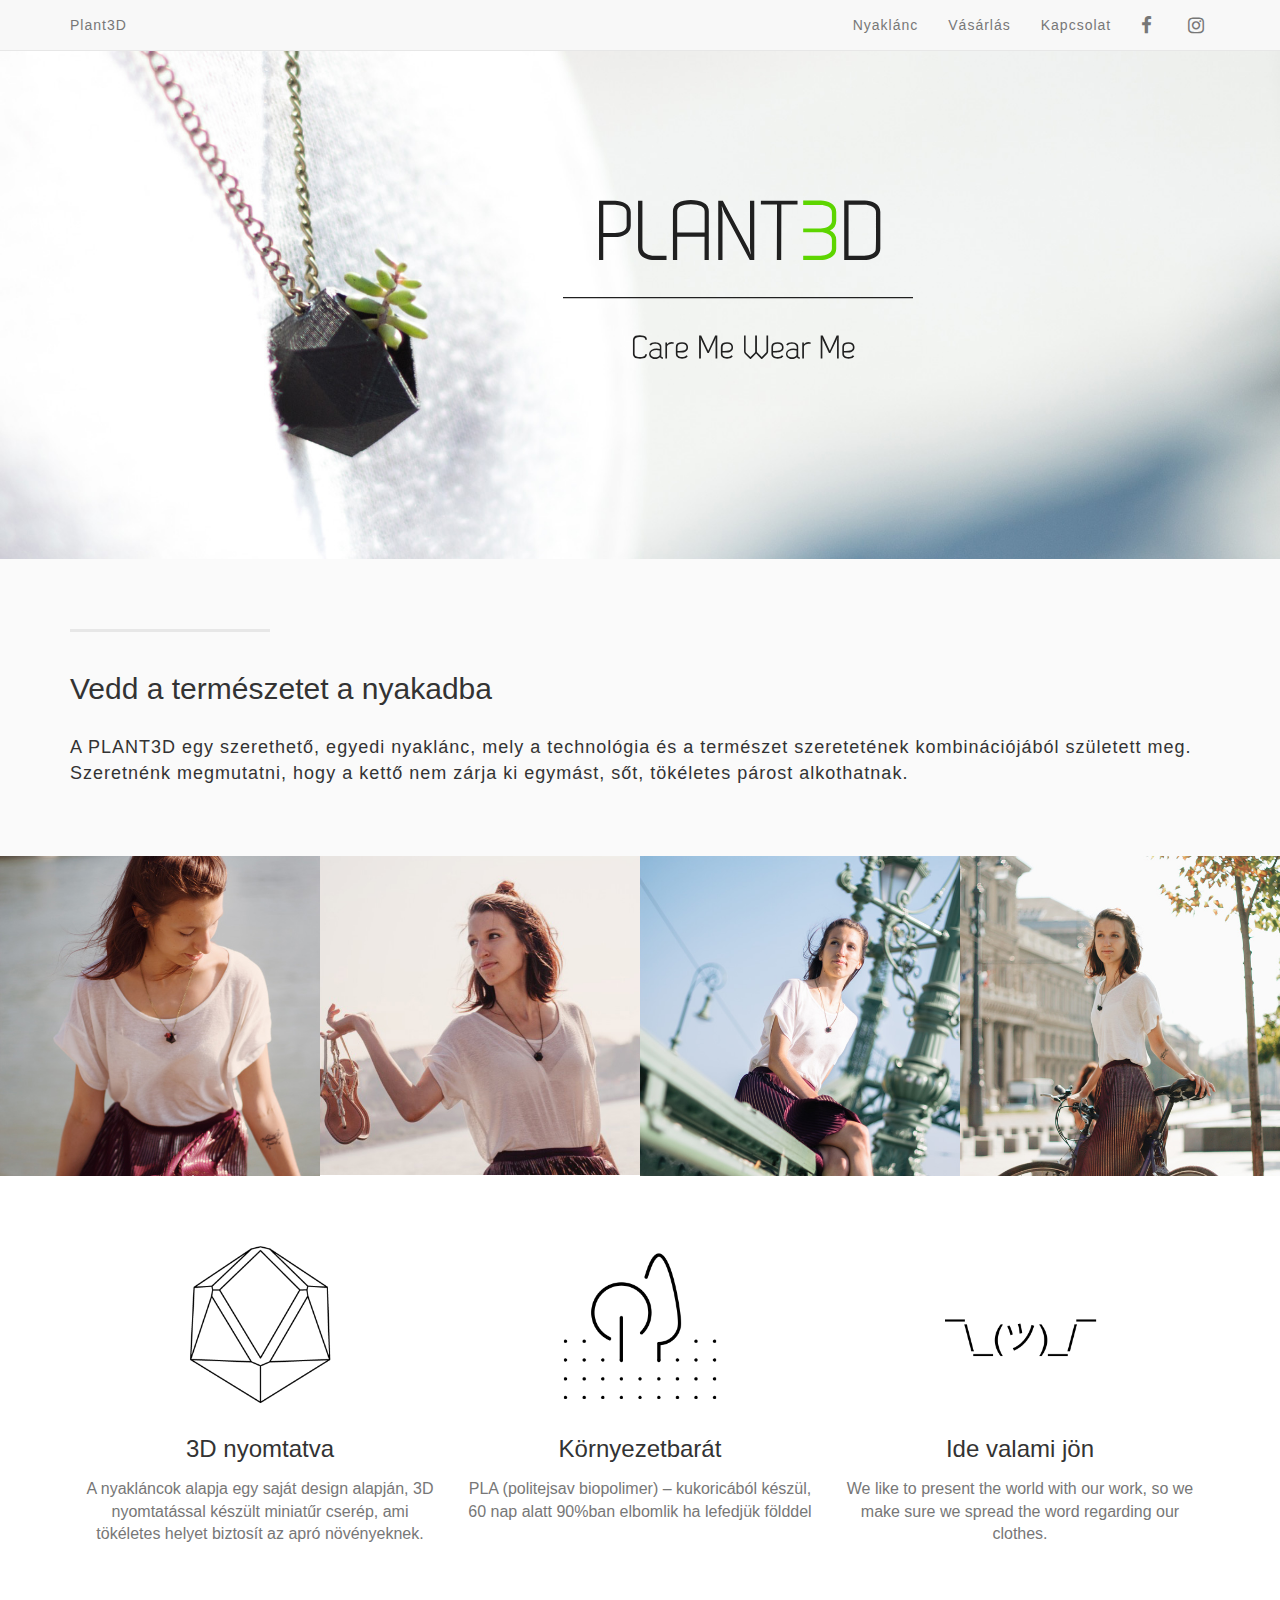
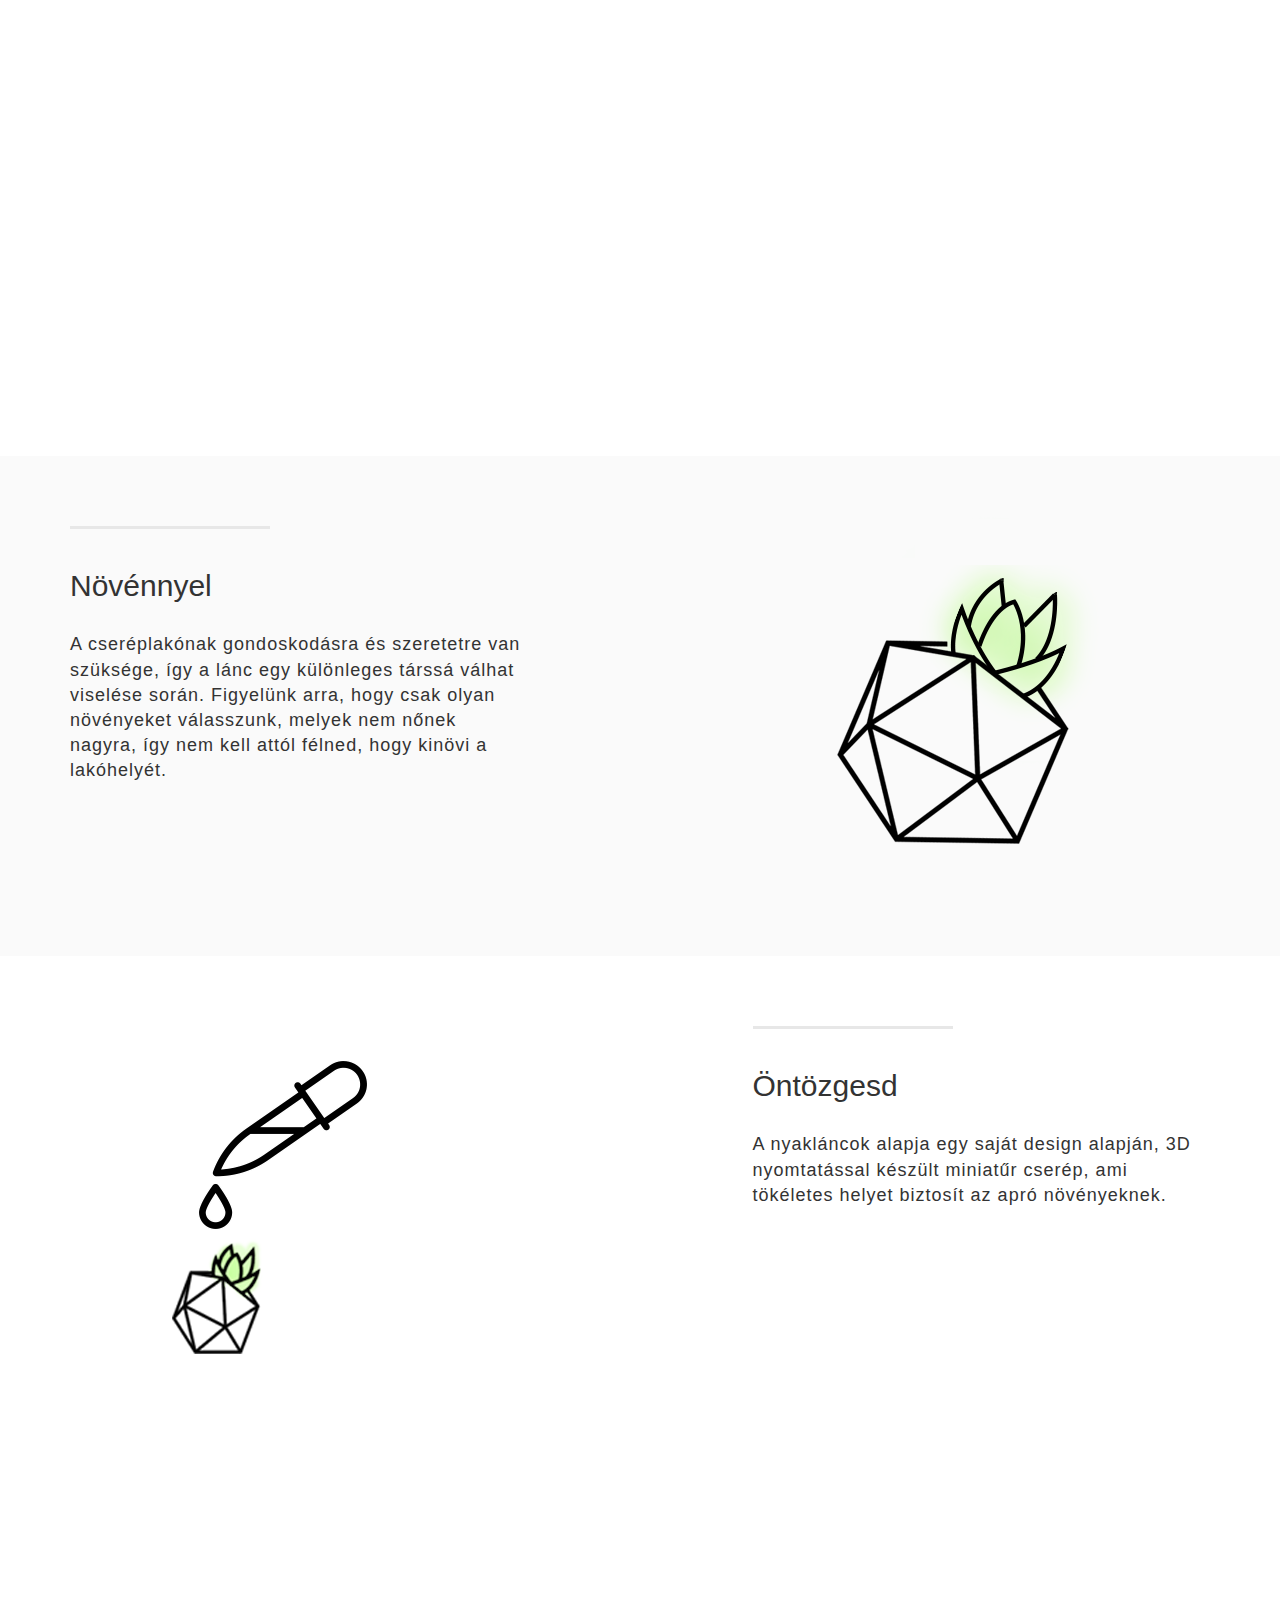
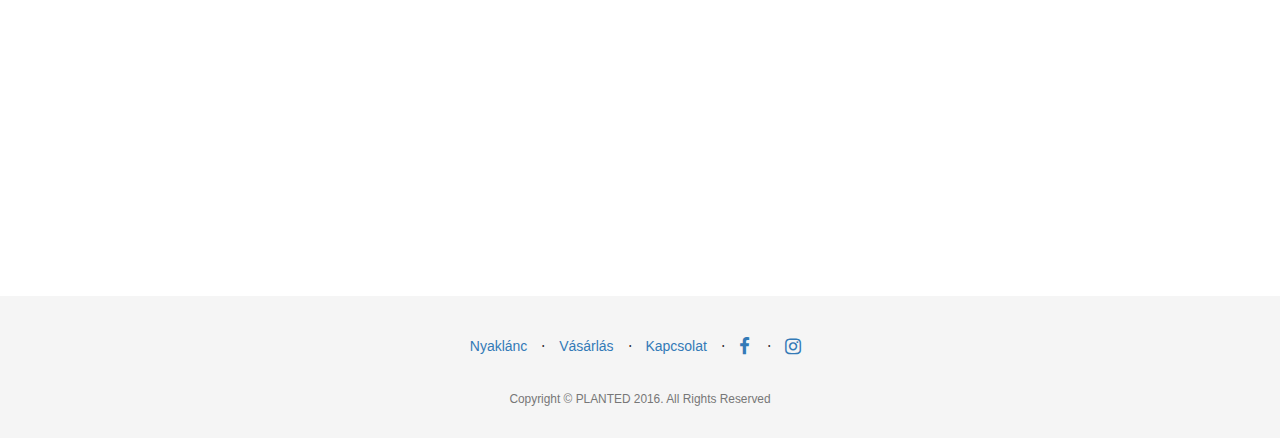
==== contact.html @ 62864430 "store added" ====
<!DOCTYPE html>
<html lang="en">

<head>

    <meta charset="utf-8">
    <meta http-equiv="X-UA-Compatible" content="IE=edge">
    <meta name="viewport" content="width=device-width, initial-scale=1">
    <meta name="description" content="">
    <meta name="author" content="plant3d">

    <title>PLANTED - Care me Wear me</title>

    <!-- Bootstrap Core CSS -->
    <link href="css/bootstrap.min.css" rel="stylesheet">

    <!-- Custom CSS -->
    <link href="css/landing-page.css" rel="stylesheet">

    <!-- Custom Fonts -->
    <link href="font-awesome/css/font-awesome.min.css" rel="stylesheet" type="text/css">
    <link href="https://fonts.googleapis.com/css?family=Work+Sans:200,300,400,500&subset=latin-ext" rel="stylesheet" type="text/css">

    <!-- HTML5 Shim and Respond.js IE8 support of HTML5 elements and media queries -->
    <!-- WARNING: Respond.js doesn't work if you view the page via file:// -->
    <!--[if lt IE 9]>
        <script src="https://oss.maxcdn.com/libs/html5shiv/3.7.0/html5shiv.js"></script>
        <script src="https://oss.maxcdn.com/libs/respond.js/1.4.2/respond.min.js"></script>
    <![endif]-->

</head>

<body>

    <!-- Navigation -->
    <nav class="navbar navbar-default navbar-fixed-top topnav" role="navigation">
        <div class="container topnav">
            <!-- Brand and toggle get grouped for better mobile display -->
            <div class="navbar-header">
                <button type="button" class="navbar-toggle" data-toggle="collapse" data-target="#bs-example-navbar-collapse-1">
                    <span class="sr-only">Toggle navigation</span>
                    <span class="icon-bar"></span>
                    <span class="icon-bar"></span>
                    <span class="icon-bar"></span>
                </button>
                <a class="navbar-brand topnav" href="#">Plant3D</a>
            </div>
            <!-- Collect the nav links, forms, and other content for toggling -->
            <div class="collapse navbar-collapse" id="bs-example-navbar-collapse-1">
                <ul class="nav navbar-nav navbar-right">
                    <li>
                        <a href="#about">Nyaklánc</a>
                    </li>
                    <li>
                        <a href="https://goo.gl/forms/yteNNg2f28xyO3i52">Vásárlás</a>
                    </li>
                    <li>
                        <a href="https://goo.gl/forms/yteNNg2f28xyO3i52">Kapcsolat</a>
                    </li>
                    <li>
                        <a href="https://www.facebook.com/weplant3d"><i class="fa fa-facebook fa-lg" aria-hidden="true"></i>&nbsp;</a>
                    </li>
                    <li>
                        <a href="https://www.instagram.com/plant3d/"><i class="fa fa-instagram fa-lg" aria-hidden="true"></i>&nbsp;</a>
                    </li>
                </ul>
            </div>
            <!-- /.navbar-collapse -->
        </div>
        <!-- /.container -->
    </nav>


    <!-- Header -->
    <div class="intro-header">
        <div class="container">

            <div class="row">
                <div class="col-lg-push-3 col-lg-8">
                    <div class="intro-message">
                      <img class="center" src="img/icon.svg" width="350px"/>
                        <!--h1>PLANT3D</h1>
                        <hr class="intro-divider">
                        <h3>Care me Wear me</h3>
                        <!<ul class="list-inline intro-social-buttons">
                            <li>
                                <a href="https://twitter.com/SBootstrap" class="btn btn-default btn-lg"><i class="fa fa-twitter fa-fw"></i> <span class="network-name">Twitter</span></a>
                            </li>
                            <li>
                                <a href="https://github.com/IronSummitMedia/startbootstrap" class="btn btn-default btn-lg"><i class="fa fa-github fa-fw"></i> <span class="network-name">Github</span></a>
                            </li>
                            <li>
                                <a href="#" class="btn btn-default btn-lg"><i class="fa fa-linkedin fa-fw"></i> <span class="network-name">Linkedin</span></a>
                            </li>
                        </ul>-->
                    </div>
                </div>
            </div>

        </div>
        <!-- /.container -->

    </div>
    <!-- /.intro-header -->

    <!-- Page Content -->
    <a name="about"></a>

	<a  name="services"></a>
    <div class="content-section-a">

        <div class="container">
                <div class="">
                    <hr class="section-heading-spacer">
                    <div class="clearfix"></div>
                    <h2 class="section-heading">Vedd a természetet a nyakadba</h2>
                    <p class="lead">A PLANT3D egy szerethető, egyedi nyaklánc, mely a technológia és a természet szeretetének kombinációjából született meg. Szeretnénk megmutatni, hogy a kettő nem zárja ki egymást, sőt, tökéletes párost alkothatnak.</p>
                </div>
        </div>
        <!-- /.container -->

    </div>
    <!-- /.content-section-a -->

    <!-- /.modGallery -->

    <div class="mod modGallery">
      <ul class="gallery small-block-grid-2 large-block-grid-4">

          <li class="graphi-design">
            <a href='portfolio-item.html'>
              <img alt="" src="img/icosa1.jpg" />
              <div class='overlay'>
                <div class='thumb-info'>
                  <h3>The shell</h3>
                  <p>Design &amp; Development</p>
                </div>
              </div>
            </a>
          </li>

          <li class="graphi-design">
            <a href='portfolio-item.html'>
              <img alt="" src="img/icosa2.jpg" />
              <div class='overlay'>
                <div class='thumb-info'>
                  <h3>design</h3>
                  <p>Design &amp; Development</p>
                </div>
              </div>
            </a>
          </li>

          <li class="graphi-design">
            <a href='portfolio-item.html'>
              <img alt="" src="img/icosa3.jpg" />
              <div class='overlay'>
                <div class='thumb-info'>
                  <h3>of a</h3>
                  <p>Design &amp; Development</p>
                </div>
              </div>
            </a>
          </li>

          <li class="graphi-design">
            <a href='portfolio-item.html'>
              <img alt="" src="img/icosa4.jpg" />
              <div class='overlay'>
                <div class='thumb-info'>
                  <h3>icosahedron</h3>
                  <p>Design &amp; Development</p>
                </div>
              </div>
            </a>
          </li>
      </ul>
    </div>
    </div>
    <!-- /.modGallery -->
<div class="container">
  <div class="col-md-12">
    <div class="row">
                    <div class="col-md-4">
                        <div class="info-icon">
                          <img class="center" src="img/icosa_skeleton.png" width="250px">

                            <h3>3D nyomtatva</h3>
                            <p class="description">A nyakláncok alapja egy saját design alapján, 3D nyomtatással készült miniatűr cserép, ami tökéletes helyet biztosít az apró növényeknek.</p>
                        </div>
                    </div>
                    <div class="col-md-4">
                        <div class="info-icon">
                          <img class="center" src="img/trees.png" width="250px">

                            <h3>Környezetbarát</h3>
                            <p class="description">PLA (politejsav biopolimer) – kukoricából készül, 60 nap alatt 90%ban elbomlik ha lefedjük földdel</p>
                        </div>
                    </div>
                    <div class="col-md-4">
                        <div class="info-icon">
                          <img class="center" src="img/whatev.png" width="250px">

                            <h3>Ide valami jön</h3>
                            <p class="description">We like to present the world with our work, so we make sure we spread the word regarding our clothes.</p>
                        </div>
                    </div>
                    </div>
                    </div>
    </div>

    <div class="banner">

        <div class="container">
          <div class="">
              <h2 align="center"></h2>
          </div>
        </div>
    </div>
    <!-- /.content-section-b -->


    <!-- /.content-section-b -->

    <div class="content-section-a">

        <div class="container">

            <div class="row">
                <div class="col-lg-5 col-sm-6">
                    <hr class="section-heading-spacer">
                    <div class="clearfix"></div>
                    <h2 class="section-heading">Növénnyel</h2>
                    <p class="lead">A cseréplakónak gondoskodásra és szeretetre van szüksége, így a lánc egy különleges társsá válhat viselése során. Figyelünk arra, hogy csak olyan növényeket válasszunk, melyek nem nőnek nagyra, így nem kell attól félned, hogy kinövi a lakóhelyét.</p>
                </div>
                <div class="col-lg-5 col-lg-offset-2 col-sm-6">
                    <img class="img-responsive" src="img/icon_large.png" alt="">
                </div>
            </div>

        </div>
        <!-- /.container -->

    </div>

    <div class="content-section-b">

        <div class="container">

            <div class="row">
                <div class="col-lg-5 col-lg-offset-1 col-sm-push-6  col-sm-6">
                    <hr class="section-heading-spacer">
                    <div class="clearfix"></div>
                    <h2 class="section-heading">Öntözgesd</h2>
                    <p class="lead">A nyakláncok alapja egy saját design alapján, 3D nyomtatással készült miniatűr cserép, ami tökéletes helyet biztosít az apró növényeknek.</p>
                </div>
                <div class="col-lg-5 col-sm-pull-6  col-sm-6">
                    <img class="img-responsive" src="img/waterurplant.png" alt="">
                </div>
            </div>

        </div>
        <!-- /.container -->

    </div>
    <!-- /.content-section-a -->

	<a  name="buy"></a>
    <div class="bannerbottom">

        <div class="container">
          <div class="col-lg-push-3 col-md-6">
              <a class="button" href="https://goo.gl/forms/yteNNg2f28xyO3i52">Szeretnék egyet</a>
          </div>

          <!--  <div class="row">
                <div class="col-lg-6">
                    <h2>Connect to Start Bootstrap:</h2>
                </div>
                <div class="col-lg-6">
                    <ul class="list-inline banner-social-buttons">
                        <li>
                            <a href="https://twitter.com/SBootstrap" class="btn btn-default btn-lg"><i class="fa fa-twitter fa-fw"></i> <span class="network-name">Twitter</span></a>
                        </li>
                        <li>
                            <a href="https://github.com/IronSummitMedia/startbootstrap" class="btn btn-default btn-lg"><i class="fa fa-github fa-fw"></i> <span class="network-name">Github</span></a>
                        </li>
                        <li>
                            <a href="#" class="btn btn-default btn-lg"><i class="fa fa-linkedin fa-fw"></i> <span class="network-name">Linkedin</span></a>
                        </li>
                    </ul>
                </div>
            </div>-->

        </div>
        <!-- /.container -->

    </div>
    <!-- /.banner -->

    <!-- Footer -->
    <footer>
        <div class="container">
            <div class="row">
                <div class="col-lg-12">
                    <ul class="list-inline">
                      <li>
                        <a href="#about">Nyaklánc</a>
                      </li>
                      <li class="footer-menu-divider">&sdot;</li>

                      <li>
                        <a href="https://goo.gl/forms/yteNNg2f28xyO3i52">Vásárlás</a>
                      </li>
                      <li class="footer-menu-divider">&sdot;</li>

                      <li>
                        <a href="https://goo.gl/forms/yteNNg2f28xyO3i52">Kapcsolat</a>
                      </li>
                      <li class="footer-menu-divider">&sdot;</li>

                      <li>
                        <a href="https://www.facebook.com/weplant3d"><i class="fa fa-facebook fa-lg" aria-hidden="true"></i>&nbsp;</a>
                      </li>
                      <li class="footer-menu-divider">&sdot;</li>

                      <li>
                        <a href="https://www.instagram.com/plant3d/"><i class="fa fa-instagram fa-lg" aria-hidden="true"></i>&nbsp;</a>
                      </li>
                    </ul>
                    <p class="copyright text-muted small">Copyright &copy; PLANTED 2016. All Rights Reserved</p>
                </div>
            </div>
        </div>
    </footer>

    <!-- jQuery -->
    <script src="js/jquery.js"></script>

    <!-- Bootstrap Core JavaScript -->
    <script src="js/bootstrap.min.js"></script>

</body>

</html>
---- css/landing-page.css ----
/*
 * Start Bootstrap - Landing Page (http://startbootstrap.com/)
 * Copyright 2013-2016 Start Bootstrap
 * Licensed under MIT (https://github.com/BlackrockDigital/startbootstrap/blob/gh-pages/LICENSE)
 */

body,
html {
    width: 100%;
    height: 100%;
}

body,

@font-face {
    font-family: 'Dekar';
    src: url('fonts/Dekar.eot');
    src: url('fonts/Dekar.eot') format('embedded-opentype'),
         url('fonts/Dekar.woff2') format('woff2'),
         url('fonts/Dekar.woff') format('woff'),
         url('fonts/Dekar.ttf') format('truetype'),
         url('fonts/Dekar.svg#Dekar') format('svg');
}
h1{
  font-weight: 200;
  letter-spacing: 1px;
  font-family: 'Dekar';

  },
h2{
  letter-spacing: 1px;

  },
h3{
    font-weight: 200;
  },
h4,
h5,
h6 {
    font-family: "Lato","Helvetica Neue",Helvetica,Arial,sans-serif;
    font-weight: 500;
}

.topnav {
    font-size: 14px;
    letter-spacing: 1px;

}

.lead {
    font-size: 18px;
    font-weight: 300;
    letter-spacing: 1px;

}

.intro-header {
    padding-top: 50px; /* If you're making other pages, make sure there is 50px of padding to make sure the navbar doesn't overlap content! */
    padding-bottom: 50px;
    text-align: center;
    font-weight: 300;
    color: #333333;
    background: url(../img/intro-bg.jpg) no-repeat center center;
    background-size: cover;
}

.intro-message {
    position: relative;
    padding-top: 20%;
    padding-bottom: 20%;

}

.intro-message > h1 {
    margin: 0;
    /*text-shadow: 2px 2px 3px rgba(0,0,0,0.6);*/
    font-size: 5em;

}

.intro-divider {
    width: 350px;
    border-top: 1px solid #333333;
    border-bottom: 0px solid rgba(0,0,0,0.2);
}

.intro-message > h3 {
    /*text-shadow: 2px 2px 3px rgba(0,0,0,0.6);*/
    font-family: 'Dekar';

}

@media(max-width:767px) {
    .intro-message {
        padding-bottom: 15%;
    }

    .intro-message > h1 {
        font-size: 3em;
    }

    ul.intro-social-buttons > li {
        display: block;
        margin-bottom: 20px;
        padding: 0;
    }

    ul.intro-social-buttons > li:last-child {
        margin-bottom: 0;
    }

    .intro-divider {
        width: 35%;
    }
}

.network-name {
    text-transform: uppercase;
    font-size: 14px;
    font-weight: 400;
    letter-spacing: 2px;
}

.content-section-a {
    padding: 50px 0;
    background-color: #fafafa;
}

.content-section-b {
    padding: 50px 0;
    border-top: 0px solid #e7e7e7;
    border-bottom: 0px solid #e7e7e7;
}
[class*="block-grid-"] {
  display: block;
  padding: 0;
  margin: 0 0; }
  [class*="block-grid-"]:before, [class*="block-grid-"]:after {
    content: " ";
    display: table; }
  [class*="block-grid-"]:after {
    clear: both; }
  [class*="block-grid-"] > li {
    display: block;
    height: auto;
    float: left;
    padding: 0 0 0; }

@media only screen {
  .small-block-grid-1 > li {
    width: 100%;
    list-style: none; }
    .small-block-grid-1 > li:nth-of-type(1n) {
      clear: none; }
    .small-block-grid-1 > li:nth-of-type(1n+1) {
      clear: both; }

  .small-block-grid-2 > li {
    width: 50%;
    list-style: none; }
    .small-block-grid-2 > li:nth-of-type(1n) {
      clear: none; }
    .small-block-grid-2 > li:nth-of-type(2n+1) {
      clear: both; }

  .small-block-grid-3 > li {
    width: 33.33333%;
    list-style: none; }
    .small-block-grid-3 > li:nth-of-type(1n) {
      clear: none; }
    .small-block-grid-3 > li:nth-of-type(3n+1) {
      clear: both; }

  .small-block-grid-4 > li {
    width: 25%;
    list-style: none; }
    .small-block-grid-4 > li:nth-of-type(1n) {
      clear: none; }
    .small-block-grid-4 > li:nth-of-type(4n+1) {
      clear: both; }

  .small-block-grid-5 > li {
    width: 20%;
    list-style: none; }
    .small-block-grid-5 > li:nth-of-type(1n) {
      clear: none; }
    .small-block-grid-5 > li:nth-of-type(5n+1) {
      clear: both; }

  .small-block-grid-6 > li {
    width: 16.66667%;
    list-style: none; }
    .small-block-grid-6 > li:nth-of-type(1n) {
      clear: none; }
    .small-block-grid-6 > li:nth-of-type(6n+1) {
      clear: both; }

  .small-block-grid-7 > li {
    width: 14.28571%;
    list-style: none; }
    .small-block-grid-7 > li:nth-of-type(1n) {
      clear: none; }
    .small-block-grid-7 > li:nth-of-type(7n+1) {
      clear: both; }

  .small-block-grid-8 > li {
    width: 12.5%;
    list-style: none; }
    .small-block-grid-8 > li:nth-of-type(1n) {
      clear: none; }
    .small-block-grid-8 > li:nth-of-type(8n+1) {
      clear: both; }

  .small-block-grid-9 > li {
    width: 11.11111%;
    list-style: none; }
    .small-block-grid-9 > li:nth-of-type(1n) {
      clear: none; }
    .small-block-grid-9 > li:nth-of-type(9n+1) {
      clear: both; }

  .small-block-grid-10 > li {
    width: 10%;
    list-style: none; }
    .small-block-grid-10 > li:nth-of-type(1n) {
      clear: none; }
    .small-block-grid-10 > li:nth-of-type(10n+1) {
      clear: both; }

  .small-block-grid-11 > li {
    width: 9.09091%;
    list-style: none; }
    .small-block-grid-11 > li:nth-of-type(1n) {
      clear: none; }
    .small-block-grid-11 > li:nth-of-type(11n+1) {
      clear: both; }

  .small-block-grid-12 > li {
    width: 8.33333%;
    list-style: none; }
    .small-block-grid-12 > li:nth-of-type(1n) {
      clear: none; }
    .small-block-grid-12 > li:nth-of-type(12n+1) {
      clear: both; } }
@media only screen and (min-width: 50em) {
  .medium-block-grid-1 > li {
    width: 100%;
    list-style: none; }
    .medium-block-grid-1 > li:nth-of-type(1n) {
      clear: none; }
    .medium-block-grid-1 > li:nth-of-type(1n+1) {
      clear: both; }

  .medium-block-grid-2 > li {
    width: 50%;
    list-style: none; }
    .medium-block-grid-2 > li:nth-of-type(1n) {
      clear: none; }
    .medium-block-grid-2 > li:nth-of-type(2n+1) {
      clear: both; }

  .medium-block-grid-3 > li {
    width: 33.33333%;
    list-style: none; }
    .medium-block-grid-3 > li:nth-of-type(1n) {
      clear: none; }
    .medium-block-grid-3 > li:nth-of-type(3n+1) {
      clear: both; }

  .medium-block-grid-4 > li {
    width: 25%;
    list-style: none; }
    .medium-block-grid-4 > li:nth-of-type(1n) {
      clear: none; }
    .medium-block-grid-4 > li:nth-of-type(4n+1) {
      clear: both; }

  .medium-block-grid-5 > li {
    width: 20%;
    list-style: none; }
    .medium-block-grid-5 > li:nth-of-type(1n) {
      clear: none; }
    .medium-block-grid-5 > li:nth-of-type(5n+1) {
      clear: both; }

  .medium-block-grid-6 > li {
    width: 16.66667%;
    list-style: none; }
    .medium-block-grid-6 > li:nth-of-type(1n) {
      clear: none; }
    .medium-block-grid-6 > li:nth-of-type(6n+1) {
      clear: both; }

  .medium-block-grid-7 > li {
    width: 14.28571%;
    list-style: none; }
    .medium-block-grid-7 > li:nth-of-type(1n) {
      clear: none; }
    .medium-block-grid-7 > li:nth-of-type(7n+1) {
      clear: both; }

  .medium-block-grid-8 > li {
    width: 12.5%;
    list-style: none; }
    .medium-block-grid-8 > li:nth-of-type(1n) {
      clear: none; }
    .medium-block-grid-8 > li:nth-of-type(8n+1) {
      clear: both; }

  .medium-block-grid-9 > li {
    width: 11.11111%;
    list-style: none; }
    .medium-block-grid-9 > li:nth-of-type(1n) {
      clear: none; }
    .medium-block-grid-9 > li:nth-of-type(9n+1) {
      clear: both; }

  .medium-block-grid-10 > li {
    width: 10%;
    list-style: none; }
    .medium-block-grid-10 > li:nth-of-type(1n) {
      clear: none; }
    .medium-block-grid-10 > li:nth-of-type(10n+1) {
      clear: both; }

  .medium-block-grid-11 > li {
    width: 9.09091%;
    list-style: none; }
    .medium-block-grid-11 > li:nth-of-type(1n) {
      clear: none; }
    .medium-block-grid-11 > li:nth-of-type(11n+1) {
      clear: both; }

  .medium-block-grid-12 > li {
    width: 8.33333%;
    list-style: none; }
    .medium-block-grid-12 > li:nth-of-type(1n) {
      clear: none; }
    .medium-block-grid-12 > li:nth-of-type(12n+1) {
      clear: both; } }
@media only screen and (min-width: 64.063em) {
  .large-block-grid-1 > li {
    width: 100%;
    list-style: none; }
    .large-block-grid-1 > li:nth-of-type(1n) {
      clear: none; }
    .large-block-grid-1 > li:nth-of-type(1n+1) {
      clear: both; }

  .large-block-grid-2 > li {
    width: 50%;
    list-style: none; }
    .large-block-grid-2 > li:nth-of-type(1n) {
      clear: none; }
    .large-block-grid-2 > li:nth-of-type(2n+1) {
      clear: both; }

  .large-block-grid-3 > li {
    width: 33.33333%;
    list-style: none; }
    .large-block-grid-3 > li:nth-of-type(1n) {
      clear: none; }
    .large-block-grid-3 > li:nth-of-type(3n+1) {
      clear: both; }

  .large-block-grid-4 > li {
    width: 25%;
    list-style: none; }
    .large-block-grid-4 > li:nth-of-type(1n) {
      clear: none; }
    .large-block-grid-4 > li:nth-of-type(4n+1) {
      clear: both; }

  .large-block-grid-5 > li {
    width: 20%;
    list-style: none; }
    .large-block-grid-5 > li:nth-of-type(1n) {
      clear: none; }
    .large-block-grid-5 > li:nth-of-type(5n+1) {
      clear: both; }

  .large-block-grid-6 > li {
    width: 16.66667%;
    list-style: none; }
    .large-block-grid-6 > li:nth-of-type(1n) {
      clear: none; }
    .large-block-grid-6 > li:nth-of-type(6n+1) {
      clear: both; }

  .large-block-grid-7 > li {
    width: 14.28571%;
    list-style: none; }
    .large-block-grid-7 > li:nth-of-type(1n) {
      clear: none; }
    .large-block-grid-7 > li:nth-of-type(7n+1) {
      clear: both; }

  .large-block-grid-8 > li {
    width: 12.5%;
    list-style: none; }
    .large-block-grid-8 > li:nth-of-type(1n) {
      clear: none; }
    .large-block-grid-8 > li:nth-of-type(8n+1) {
      clear: both; }

  .large-block-grid-9 > li {
    width: 11.11111%;
    list-style: none; }
    .large-block-grid-9 > li:nth-of-type(1n) {
      clear: none; }
    .large-block-grid-9 > li:nth-of-type(9n+1) {
      clear: both; }

  .large-block-grid-10 > li {
    width: 10%;
    list-style: none; }
    .large-block-grid-10 > li:nth-of-type(1n) {
      clear: none; }
    .large-block-grid-10 > li:nth-of-type(10n+1) {
      clear: both; }

  .large-block-grid-11 > li {
    width: 9.09091%;
    list-style: none; }
    .large-block-grid-11 > li:nth-of-type(1n) {
      clear: none; }
    .large-block-grid-11 > li:nth-of-type(11n+1) {
      clear: both; }

  .large-block-grid-12 > li {
    width: 8.33333%;
    list-style: none; }
    .large-block-grid-12 > li:nth-of-type(1n) {
      clear: none; }
    .large-block-grid-12 > li:nth-of-type(12n+1) {
      clear: both; } }

      .modGallery .gallery-nav {
        margin: 0 auto 30px;
        text-align: center;
      }
      .modGallery .gallery-nav li {
        float: none;
        display: inline-block;
        border: 1px solid #bbb;
        padding: 5px 10px;
        margin-left: 0.5rem;
        margin-bottom: 0.5rem;
      }
      .modGallery .gallery-nav li a {
        color: #999;
      }
      .modGallery .gallery-nav li.current {
        border: 1px solid #F9CE06;
      }
      .modGallery .gallery-nav li.current a {
        color: #F9CE06;
      }
      .modGallery ul.gallery img {
        width: 100%;
        -moz-transform: scale(1);
        -ms-transform: scale(1);
        -webkit-transform: scale(1);
        transform: scale(1);
        -moz-transition-duration: 0.5s;
        -o-transition-duration: 0.5s;
        -webkit-transition-duration: 0.5s;
        transition-duration: 0.5s;
      }
      .modGallery ul.gallery li {
        -moz-transition: all 0.4s linear;
        -o-transition: all 0.4s linear;
        -webkit-transition: all 0.4s linear;
        transition: all 0.4s linear;
      }
      .modGallery ul.gallery li a {
        position: relative;
        display: block;
        overflow: hidden;
      }
      .modGallery ul.gallery li a .overlay {
        opacity: 0;
        position: absolute;
        top: 0;
        text-align: center;
        background: rgba(34, 34, 34, 0.8);
        width: 100%;
        height: 100%;
        -moz-transition: all 0.3s linear;
        -o-transition: all 0.3s linear;
        -webkit-transition: all 0.3s linear;
        transition: all 0.3s linear;
      }
      .modGallery ul.gallery li a .overlay .thumb-info {
        top: 55%;
        position: relative;
        opacity: 0;
      }
      .modGallery ul.gallery li a h3 {
        color: #fff;
        margin-bottom: 10px;
      }
      .modGallery ul.gallery li a p {
        color: #fff;
        font-size: 0.875rem;
      }

      .modGallery ul.gallery li a:hover img {
        -moz-transform: scale(1.1);
        -ms-transform: scale(1.1);
        -webkit-transform: scale(1.1);
        transform: scale(1.1);
      }
      .modGallery ul.gallery li.hidden {
        opacity: 0.1;
      }
      .modGallery ul.gallery.seperated li {
        padding: 10px;
      }

.section-heading {
    margin-bottom: 30px;
}

.section-heading-spacer {
    float: left;
    width: 200px;
    border-top: 3px solid #e7e7e7;
}

.banner {
    padding: 200px 0;
    color: #f5f5f5;
    background: url(../img/banner-bg.jpg) no-repeat center center;
    background-size: cover;
    background-attachment: fixed;
}

.banner h2 {
    margin: 0;
    /*text-shadow: 2px 2px 3px rgba(0,0,0,0.6);*/
    font-size: 3em;
}

.banner ul {
    margin-bottom: 0;
}

.banner-social-buttons {
    float: right;
    margin-top: 0;
}
.button, button, input[type='button'], input[type='reset'], input[type='submit'] {
    align-self: center;
    margin: auto;
    position: relative;
    background-color: transparent;
    border: .2rem solid #ffffff;
    border-radius: 0rem;
    color: #ffffff;
    cursor: pointer;
    display: inline-block;
    font-size: 4rem;
    font-weight: 500;
    height: 8rem;
    letter-spacing: .1rem;
    line-height: 7rem;
    padding: 0 8rem;
    text-align: center;
    text-decoration: none;
    white-space: nowrap
}
.button:hover{
  background-color: transparent;
  border-color: #d2fcb2;
  color: #d2fcb2;
  text-decoration: none;
}




.bannerbottom {
    padding: 180px 0;
    color: #f5f5f5;
    background: url(../img/bottom_banner_bw.jpg) no-repeat center center;
    background-size: cover;
    background-attachment: fixed;
}
/*.bannerbottom:hover {
    background: url(../img/bottom_banner_blured.jpg) no-repeat center center;
    background-size: cover;
    background-attachment: fixed;
}*/

.bannerbottom h2 {
    margin: 0;
    /*text-shadow: 2px 2px 3px rgba(0,0,0,0.6);*/
    font-size: 3em;
}

.bannerbottom ul {
    margin-bottom: 0;
}

.bannerbottom-social-buttons {
    float: right;
    margin-top: 0;
}
/*@media(max-width:1199px) {
    ul.banner-social-buttons {
        float: left;
        margin-top: 15px;
    }
}*/
.info-icon {
  text-align: center;
  align-items: center;
  align-content: center;
  margin-top: 60px;
  margin-bottom: 100px;
}
.info-icon .icon {
  font-size: 62px;
  line-height: 66px;
  color: #c5a47e;
  margin-bottom: 10px;
  margin-top: 10px;
}
.info-icon .description {
  margin-top: 15px;
  color: #777777;
}
.text-danger {
  color: #e78b90 !important;
}
p.description {
  font-size: 16px;
  color: #777777;
}
img.center{
  align-self: center;
}
@media(max-width:767px) {
    .banner h2 {
        margin: 0;
        /*text-shadow: 2px 2px 3px rgba(0,0,0,0.6);*/
        font-size: 3em;
    }
    .bannerbottom{
      background-size: 100%;
      background-attachment: scroll;
    }
    .bannerbottom h2 {
        margin: 0;
        /*text-shadow: 2px 2px 3px rgba(0,0,0,0.6);*/
        font-size: 3em;
    }
    /*ul.banner-social-buttons > li {
        display: block;
        margin-bottom: 20px;
        padding: 0;
    }

    ul.banner-social-buttons > li:last-child {
        margin-bottom: 0;
    }*/
}

footer {
    padding: 40px 0;
    text-align: center;
    background-color: #f5f5f5;
}

p.copyright {
    margin-top: 35px;
    margin-bottom: -10px;
}
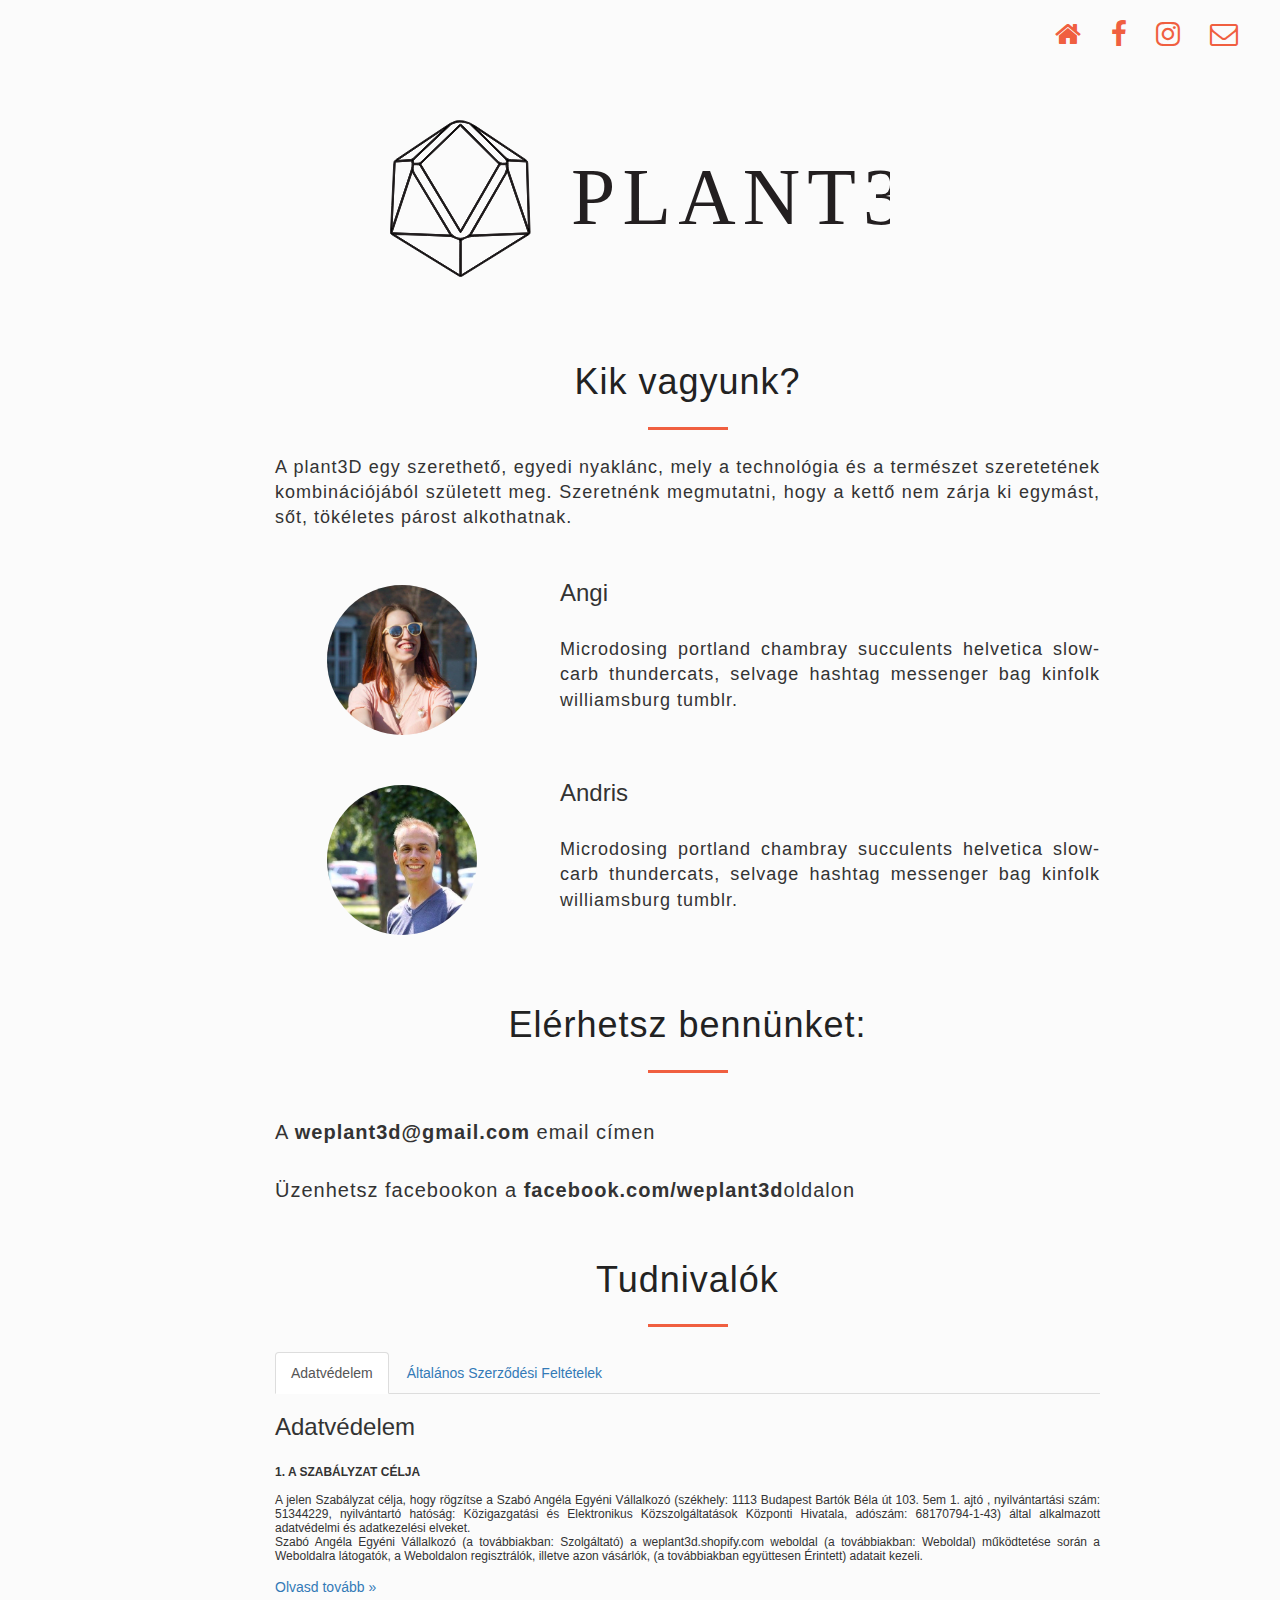
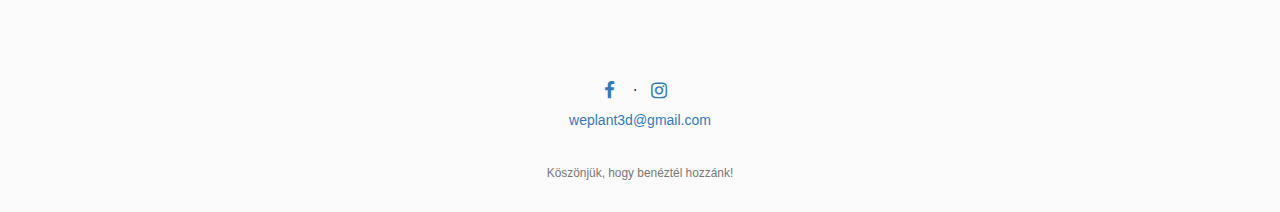
==== commit eed54096: "contact" ====
--- a/contact.html
+++ b/contact.html
@@ -9,315 +9,489 @@
     <meta name="description" content="">
     <meta name="author" content="plant3d">
 
-    <title>PLANTED - Care me Wear me</title>
-
+    <title>PLANTED - Store</title>
+    <link rel="icon" href="img/favicon.png">
     <!-- Bootstrap Core CSS -->
     <link href="css/bootstrap.min.css" rel="stylesheet">
 
     <!-- Custom CSS -->
-    <link href="css/landing-page.css" rel="stylesheet">
-
+    <link href="css/contact-page.css" rel="stylesheet">
     <!-- Custom Fonts -->
     <link href="font-awesome/css/font-awesome.min.css" rel="stylesheet" type="text/css">
     <link href="https://fonts.googleapis.com/css?family=Work+Sans:200,300,400,500&subset=latin-ext" rel="stylesheet" type="text/css">
 
-    <!-- HTML5 Shim and Respond.js IE8 support of HTML5 elements and media queries -->
-    <!-- WARNING: Respond.js doesn't work if you view the page via file:// -->
-    <!--[if lt IE 9]>
-        <script src="https://oss.maxcdn.com/libs/html5shiv/3.7.0/html5shiv.js"></script>
-        <script src="https://oss.maxcdn.com/libs/respond.js/1.4.2/respond.min.js"></script>
-    <![endif]-->
 
 </head>
 
 <body>
 
-    <!-- Navigation -->
-    <nav class="navbar navbar-default navbar-fixed-top topnav" role="navigation">
-        <div class="container topnav">
-            <!-- Brand and toggle get grouped for better mobile display -->
-            <div class="navbar-header">
-                <button type="button" class="navbar-toggle" data-toggle="collapse" data-target="#bs-example-navbar-collapse-1">
-                    <span class="sr-only">Toggle navigation</span>
-                    <span class="icon-bar"></span>
-                    <span class="icon-bar"></span>
-                    <span class="icon-bar"></span>
-                </button>
-                <a class="navbar-brand topnav" href="#">Plant3D</a>
-            </div>
-            <!-- Collect the nav links, forms, and other content for toggling -->
-            <div class="collapse navbar-collapse" id="bs-example-navbar-collapse-1">
-                <ul class="nav navbar-nav navbar-right">
-                    <li>
-                        <a href="#about">Nyaklánc</a>
-                    </li>
-                    <li>
-                        <a href="https://goo.gl/forms/yteNNg2f28xyO3i52">Vásárlás</a>
-                    </li>
-                    <li>
-                        <a href="https://goo.gl/forms/yteNNg2f28xyO3i52">Kapcsolat</a>
-                    </li>
-                    <li>
-                        <a href="https://www.facebook.com/weplant3d"><i class="fa fa-facebook fa-lg" aria-hidden="true"></i>&nbsp;</a>
-                    </li>
-                    <li>
-                        <a href="https://www.instagram.com/plant3d/"><i class="fa fa-instagram fa-lg" aria-hidden="true"></i>&nbsp;</a>
-                    </li>
-                </ul>
-            </div>
-            <!-- /.navbar-collapse -->
-        </div>
-        <!-- /.container -->
-    </nav>
-
-
     <!-- Header -->
-    <div class="intro-header">
+    <header>
+         <div class="container">
+           <ul class="list-inline topcorner">
+             <li>
+               <a  href="store.html" target="_top"><i class="fa fa-home fa-2x" aria-hidden="true"></i>&nbsp;</a>
+             </li>
+             <li>
+               <a href="https://www.facebook.com/weplant3d"><i class="fa fa-facebook fa-2x" aria-hidden="true"></i>&nbsp;</a>
+             </li>
+             <li>
+               <a href="https://www.instagram.com/plant3d/"><i class="fa fa-instagram fa-2x" aria-hidden="true"></i>&nbsp;</a>
+             </li>
+             <li>
+               <a  href="mailto:weplant3d@gmail.com" target="_top"><i class="fa fa-envelope-o fa-2x" aria-hidden="true"></i>&nbsp;</a>
+             </li>
+           </ul>
+             <div class="row">
+                 <div class="col-lg-12">
+                     <img class="img-centered" src="img/plant3d_logo.svg">
+                 </div>
+             </div>
+         </div>
+     </header>
+
+
+    <!-- Page Content -->
+    <div class="content-section-a">
+
         <div class="container">
-
-            <div class="row">
-                <div class="col-lg-push-3 col-lg-8">
-                    <div class="intro-message">
-                      <img class="center" src="img/icon.svg" width="350px"/>
-                        <!--h1>PLANT3D</h1>
-                        <hr class="intro-divider">
-                        <h3>Care me Wear me</h3>
-                        <!<ul class="list-inline intro-social-buttons">
-                            <li>
-                                <a href="https://twitter.com/SBootstrap" class="btn btn-default btn-lg"><i class="fa fa-twitter fa-fw"></i> <span class="network-name">Twitter</span></a>
-                            </li>
-                            <li>
-                                <a href="https://github.com/IronSummitMedia/startbootstrap" class="btn btn-default btn-lg"><i class="fa fa-github fa-fw"></i> <span class="network-name">Github</span></a>
-                            </li>
-                            <li>
-                                <a href="#" class="btn btn-default btn-lg"><i class="fa fa-linkedin fa-fw"></i> <span class="network-name">Linkedin</span></a>
-                            </li>
-                        </ul>-->
+          <div class="col-md-2 col-lg-2">
+          </div>
+                <div class="col-md-9 col-lg-9">
+                    <h1> Kik vagyunk?</h1>
+                    <hr>
+                    <p class="lead">A plant3D egy szerethető, egyedi nyaklánc, mely a technológia és a természet szeretetének kombinációjából született meg. Szeretnénk megmutatni, hogy a kettő nem zárja ki egymást, sőt, tökéletes párost alkothatnak.</p>
+                    <div class="row">
+                      <div class="col-sm-4">
+                        <img class="img-crcl" src="img/angi.jpg">
+                      </div>
+                      <div class="col-sm-8">
+                        <h3>Angi</h3>
+                        <p class="content-body">Microdosing portland chambray succulents helvetica slow-carb thundercats, selvage hashtag messenger bag kinfolk williamsburg tumblr. </p>
+                      </div>
                     </div>
-                </div>
-            </div>
-
-        </div>
-        <!-- /.container -->
-
-    </div>
-    <!-- /.intro-header -->
-
-    <!-- Page Content -->
-    <a name="about"></a>
-
-	<a  name="services"></a>
-    <div class="content-section-a">
-
-        <div class="container">
-                <div class="">
-                    <hr class="section-heading-spacer">
-                    <div class="clearfix"></div>
-                    <h2 class="section-heading">Vedd a természetet a nyakadba</h2>
-                    <p class="lead">A PLANT3D egy szerethető, egyedi nyaklánc, mely a technológia és a természet szeretetének kombinációjából született meg. Szeretnénk megmutatni, hogy a kettő nem zárja ki egymást, sőt, tökéletes párost alkothatnak.</p>
-                </div>
-        </div>
-        <!-- /.container -->
-
-    </div>
-    <!-- /.content-section-a -->
-
-    <!-- /.modGallery -->
-
-    <div class="mod modGallery">
-      <ul class="gallery small-block-grid-2 large-block-grid-4">
-
-          <li class="graphi-design">
-            <a href='portfolio-item.html'>
-              <img alt="" src="img/icosa1.jpg" />
-              <div class='overlay'>
-                <div class='thumb-info'>
-                  <h3>The shell</h3>
-                  <p>Design &amp; Development</p>
-                </div>
+                    <div class="row">
+                      <div class="col-sm-4">
+                        <img class="img-crcl" src="img/andris.jpg">
+                      </div>
+                      <div class="col-sm-8">
+                        <h3>Andris</h3>
+                        <p class="content-body">Microdosing portland chambray succulents helvetica slow-carb thundercats, selvage hashtag messenger bag kinfolk williamsburg tumblr. </p>
+                      </div>
+                    </div>
+                    <div class="row">
+                      <div class="col-sm-12">
+                        <h1>Elérhetsz bennünket:</h1>
+                        <hr>
+                        <p class="elerhetoseg">A <strong>weplant3d@gmail.com</strong> email címen</p>
+                        <p class="elerhetoseg">Üzenhetsz facebookon a <strong>facebook.com/weplant3d</strong>oldalon</p>
+
+                      </div>
+                    </div>
+                    <div class="row">
+                      <div class="col-sm-12">
+                        <h1>Tudnivalók</h1>
+                        <hr>
+                            <ul class="nav nav-tabs">
+                             <li class="active"><a data-toggle="tab" href="#home">Adatvédelem</a></li>
+                             <li><a data-toggle="tab" href="#menu1">Általános Szerződési Feltételek</a></li>
+                           </ul>
+
+                           <div class="tab-content">
+                             <div id="home" class="tab-pane fade in active">
+                               <h3>Adatvédelem</h3>
+                               <p class="p2"><br></p>
+                               <p class="p1"><b>1. A SZABÁLYZAT CÉLJA</b></p>
+                               <p class="p2"><br></p>
+                               <p class="p1">A jelen Szabályzat célja, hogy rögzítse a Szabó Angéla Egyéni Vállalkozó (székhely: 1113 Budapest Bartók Béla út 103. 5em 1. ajtó , nyilvántartási szám: 51344229, nyilvántartó hatóság: Közigazgatási és Elektronikus Közszolgáltatások Központi Hivatala, adószám: 68170794-1-43) által alkalmazott adatvédelmi és adatkezelési elveket.</p>
+                               <p class="p1">Szabó Angéla Egyéni Vállalkozó (a továbbiakban: Szolgáltató) a weplant3d.shopify.com weboldal (a továbbiakban: Weboldal) működtetése során a Weboldalra látogatók, a Weboldalon regisztrálók, illetve azon vásárlók, (a továbbiakban együttesen Érintett) adatait kezeli.</p>
+                               <p class="p2"><br></p>
+                               <span class="collapse" id="viewdetails3"> <p class="p1">A jelen Szabályzat célja, hogy a Szolgáltató által nyújtott szolgáltatások minden területén, minden egyén számára, tekintet nélkül nemzetiségére vagy lakóhelyére, biztosítva legyen, hogy jogait és alapvető szabadságjogait, különösen a magánélethez való jogát tiszteletben tartsák a személyes adatainak gépi feldolgozása során (adatvédelem).</p>
+                               <p class="p2"><br></p>
+                               <p class="p1"><b>2. A SZOLGÁLTATÓ MINT ADATKEZELŐ MEGNEVEZÉSE</b></p>
+                               <p class="p2"><br></p>
+                               <p class="p1">Név: Szabó Angéla Egyéni Vállalkozó</p>
+                               <p class="p1">Székhely: 1113 Budapest Bartók Béla út 103. 5em 1. ajtó</p>
+                               <p class="p1">Telefonszám: +36 30 554 5277</p>
+                               <p class="p1">Email cím: weplant3d@gmail.com</p>
+                               <p class="p2"><br></p>
+                               <p class="p1"><b>3. A KEZELT SZEMÉLYES ADATOK KÖRE</b></p>
+                               <p class="p2"><br></p>
+                               <p class="p1">3.1. Regisztráció. A regisztráció során az Érintettnek kötelezően meg kell adnia a következő személyes adatokat:</p>
+                               <p class="p2"><br></p>
+                               <p class="p1">név,</p>
+                               <p class="p1">saját e-mail cím,</p>
+                               <p class="p1">számlázási cím (számlázási név, utcanév, házszám, település, irányítószám),</p>
+                               <p class="p1">szállítási cím (szállítási név, utcanév, házszám, település, irányítószám),</p>
+                               <p class="p1">telefonszám</p>
+                               <p class="p1">3.2. Technikai adatok</p>
+                               <p class="p1">A rendszer működtetése során technikailag rögzítésre kerülő adatok: az Érintett bejelentkező számítógépének azon adatai, melyek a szolgáltatás igénybe vétele során generálódnak és melyeket a Szolgáltató rendszere a technikai folyamatok automatikus eredményeként rögzít. Az automatikusan rögzítésre kerülő adatokat a rendszer az Érintett külön nyilatkozata vagy cselekménye nélkül a belépéskor, illetve kilépéskor automatikusan naplózza. Ezen adatok egyéb személyes felhasználói adatokkal – törvény által kötelezővé tett esetek kivételével – össze nem kapcsolhatók. Az adatokhoz kizárólag a Szolgáltató fér hozzá.</p>
+                               <p class="p2"><br></p>
+                               <p class="p1">3.3. Cookie</p>
+                               <p class="p1">A Weboldalon tett látogatások során egy vagy több cookie-t – azaz egy-egy karaktersorozatot tartalmazó kis fájlt – küld a Szolgáltató a látogató számítógépére, amely(ek) révén annak böngészője egyedileg azonosítható lesz. Ezeket a cookie-kat csak egyes al-oldalak látogatása esetén küldjük el a látogató számítógépére, tehát ezekben csak az adott al-oldal meglátogatásának tényét és idejét tároljuk, semmilyen más információt nem.</p>
+                               <p class="p2"><br></p>
+                               <p class="p1">Alkalmazott cookie-k:</p>
+                               <p class="p1">Átmeneti (session) cookie: a session cookie-k az Érintett látogatása után automatikusan törlődnek. Ezek a cookie-k arra szolgálnak, hogy a Weboldal hatékonyabban és biztonságosabban tudjon működni, tehát elengedhetetlenek ahhoz, hogy a Weboldal egyes funkciói vagy egyes alkalmazások megfelelően tudjanak működni.</p>
+                               <p class="p1">Állandó (persistent) cookie: állandó cookie-t is használ a Szolgáltató a jobb felhasználói élmény érdekében (pl. optimalizált navigáció nyújtása). Ezek a cookie-k hosszabb ideig kerülnek tárolásra a böngésző cookie file-jában. Ennek időtartama attól függ, hogy az Érintett az internetes böngészőjében milyen beállítást alkalmaz.</p>
+                               <p class="p1">Jelszóval védett munkamenethez használt cookie.</p>
+                               <p class="p1">Bevásárlókosárhoz szükséges cookie.</p>
+                               <p class="p1">Biztonsági cookie.</p>
+                               <p class="p1">Külső szerverek segítik a Weboldal látogatottsági és egyéb webanalitikai adatainak független mérését és auditálását (Google Analytics). A mérési adatok kezeléséről az adatkezelők tudnak részletes felvilágosítást nyújtani az Érintett részére.</p>
+                               <p class="p1">Elérhetőségük: www.google.com/analytics</p>
+                               <p class="p1">Amennyiben az Érintett nem szeretné, hogy a Google Analytics a fenti adatokat az ismertetett módon és céllal mérje, telepítse böngészőjébe az ezt blokkoló kiegészítőt.</p>
+                               <p class="p2"><br></p>
+                               <p class="p1">A legtöbb böngésző menüsorában található „Segítség” funkció tájékoztatást nyújt arra vonatkozóan, hogy a böngészőben</p>
+                               <p class="p1">hogyan lehet letiltani a cookie-kat,</p>
+                               <p class="p1">hogyan fogadjon el új cookie-kat, vagy</p>
+                               <p class="p1">hogyan adjon utasítást böngészőjének arra, hogy új cookie-t állítson be, vagy</p>
+                               <p class="p1">hogyan kapcsoljon ki egyéb cookie-kat.</p>
+                               <p class="p2"><br></p>
+                               <p class="p1">3.4. Hírlevéllel, Személyre szabott hírlevéllel kapcsolatos adatkezelés</p>
+                               <p class="p1">A plant3d.github.io oldalon hírlevélre történő feliratkozásra van lehetőség. A lehetőség igénybevételével kapcsolatosan a hírlevélre feliratkozó felhasználó önkéntes adatszolgáltatás keretében a lentebb meghatározott személyes adatait adja át kezelésre a Szolgáltató részére:</p>
+                               <p class="p1">Email cím</p>
+                               <p class="p2"><br></p>
+                               <p class="p1"><b>4. AZ ADATKEZELÉS JOGALAPJA, CÉLJA ÉS MÓDJA</b></p>
+                               <p class="p2"><br></p>
+                               <p class="p1">4.1. Az adatkezelésre a Weboldalon található, az Érintett önkéntes, megfelelő tájékoztatáson alapuló nyilatkozata alapján kerül sor, amely nyilatkozat tartalmazza az Érintett kifejezett hozzájárulását ahhoz, hogy az Weboldal használata során közölt személyes adataik felhasználásra kerüljenek. Az adatkezelés jogalapja az információs önrendelkezési jogról és az információszabadságról szóló 2011. évi CXII. tv. (Infotv.) 5.§ (1) bek. a) pontja szerint az érintett önkéntes hozzájárulása alapján, valamint az elektronikus kereskedelmi szolgáltatások, valamint az információs társadalommal összefüggő szolgáltatások egyes kérdéseiről szóló 2001. évi CVIII. törvény alapján kerül sor.</p>
+                               <p class="p1">A hozzájárulást az Érintett az egyes adatkezelések tekintetében a Weboldal használatával, a regisztrációval, illetve a kérdéses adatok önkéntes megadásával adja meg.</p>
+                               <p class="p2"><br></p>
+                               <p class="p1">4.2. Az adatkezelés célja a Weboldalon elérhető szolgáltatások nyújtásának biztosítása. A Szolgáltató az Érintett által rendelkezésre bocsátott adatokat célhoz kötötten, kizárólag a megrendelés teljesítése, házhoz szállítása, számlázás lehetővé tétele, kapcsolattartás, illetve ha az Érintett feliratkozott hírlevélre, akkor hírlevél küldés és az esetlegesen létrejövő szerződés feltételeinek későbbi bizonyítása érdekében</p>
+                               <p class="p2"><br></p>
+                               <p class="p1">4.3. Az automatikusan rögzítésre kerülő adatok célja statisztikakészítés, az informatikai rendszer technikai fejlesztése, az Érintett jogainak védelme.</p>
+                               <p class="p2"><br></p>
+                               <p class="p1">4.4. A Szolgáltató a megadott személyes adatokat az e pontokban írt céloktól eltérő célokra nem használja illetve használhatja fel. Személyes adatok harmadik személynek vagy hatóságok számára történő kiadása – hacsak törvény ettől eltérően nem rendelkezik kötelező erővel – az Érintett előzetes, kifejezett hozzájárulása esetén lehetséges kizárólag.</p>
+                               <p class="p2"><br></p>
+                               <p class="p1">4.5. Szolgáltató a neki megadott személyes adatokat nem ellenőrzi. A megadott adatok megfelelősségéért kizárólag az azt megadó személy felel. Bármely Érintett e-mail címének megadásakor egyben felelősséget vállal azért, hogy a megadott e-mail címről kizárólag ő vesz igénybe szolgáltatást. E felelősségvállalásra tekintettel egy megadott e-mail címen történt belépésekkel összefüggő mindennemű felelősség kizárólag azt az Érintett terheli, aki az e-mail címet regisztrálta.</p>
+                               <p class="p2"><br></p>
+                               <p class="p1"><b>5. AZ ADATKEZELÉS IDŐTARTAMA</b></p>
+                               <p class="p2"><br></p>
+                               <p class="p1">5.1. A regisztráció során megadott személyes adatok kezelése a regisztrációval kezdődik és annak kérelemre történő törléséig tart. Nem kötelező adatok esetén az adatkezelés az adat megadásának időpontjától a kérdéses adat kérelemre történő törléséig tart. A regisztráció Érintett általi törlésére, valamint Szolgáltató általi törlésére bármikor, az Általános Szerződési Feltételekben (a továbbiakban: ÁSZF) rögzített esetben és módon kerülhet sor.</p>
+                               <p class="p2"><br></p>
+                               <p class="p1">5.2. A naplózott adatokat a rendszer – az utolsó látogatás dátumának kivételével, amelyet automatikusan felülír – a naplózás időpontjától számított 6 hónapig tárolja.</p>
+                               <p class="p2"><br></p>
+                               <p class="p1">5.3. Fenti rendelkezések nem érintik a jogszabályban (pl. számviteli jogszabályokban) meghatározott megőrzési kötelezettségek teljesítését, valamint a Weboldalon történő regisztráció során vagy egyéb módon adott további hozzájárulások alapján történő adatkezeléseket.</p>
+                               <p class="p2"><br></p>
+                               <p class="p1">5.4. Hírlevél esetén a személyes adatok kezelése a hírlevélről, a 8.4. pontban meghatározott módon történő leiratkozásig tart.</p>
+                               <p class="p2"><br></p>
+                               <p class="p1"><b>6. AZ ADATOKAT MEGISMERŐ SZEMÉLYEK KÖRE, ADATTOVÁBBÍTÁS, ADATFELDOLGOZÁS</b></p>
+                               <p class="p2"><br></p>
+                               <p class="p1">6.1. Az adatokat elsődlegesen Szolgáltató jogosult megismerni, azokat nem teszi közzé, harmadik személyek részére nem adja át.</p>
+                               <p class="p2"><br></p>
+                               <p class="p1">6.2. Az alapul fekvő informatikai rendszer üzemeltetése, a megrendelések teljesítése, az elszámolás rendezése körében Szolgáltató adatfeldolgozót (pl. rendszerüzemeltető, fuvarozó vállalat, könyvelő) vehet igénybe. A Szolgáltató az elektronikus számla kibocsátása érdekében az Érintett által megadott adatokat továbbítja Ambrits Informatikai Tanácsadó Bt. részére. Az adattovábbítás célja: az Érintett részére elektronikus számla kiállítása, melyet a Szolgáltató elektronikus vagy postai úton, az Érintett számára küld.</p>
+                               <p class="p2"><br></p>
+                               <p class="p1">6.3. Szolgáltató az Érintettek személyes adatait nyomon követhető módon és a jogszabályoknak megfelelően kezeli. A fentieken túl a személyes adatokat harmadik személyeknek csak és kizárólag az Érintett hozzájárulása esetén továbbítjuk, és csak hatósági megkeresések esetén adjuk ki.</p>
+                               <p class="p2"><br></p>
+                               <p class="p1"><b>7. ÉRINTETT JOGAI ÉS JOGÉRVÉNYESÍTÉSI LEHETŐSÉGEK</b></p>
+                               <p class="p2"><br></p>
+                               <p class="p1">7.1. Az Érintett bármikor jogosult tájékoztatást kérni a Szolgáltató által kezelt, rá vonatkozó személyes adatokról, továbbá bármikor módosíthatja azokat az ÁSZF-ben meghatározott módon.</p>
+                               <p class="p2"><br></p>
+                               <p class="p1">7.2. Szolgáltató az Érintett kérésére tájékoztatást ad a rá vonatkozó, általa kezelt adatokról, az általa vagy rendelkezése szerint megbízott adatfeldolgozó által feldolgozott adatairól, azok forrásáról, az adatkezelés céljáról, jogalapjáról, időtartamáról, továbbá az adatfeldolgozó nevéről, címéről és az adatkezeléssel összefüggő tevékenységéről, az adatvédelmi incidens körülményeiről, hatásairól és az elhárítására megtett intézkedésekről, továbbá – az Érintett személyes adatainak továbbítása esetén – az adattovábbítás jogalapjáról és címzettjéről. Szolgáltató a kérelem benyújtásától számított 30 napon belül írásban adja meg a kért tájékoztatást.</p>
+                               <p class="p1">A Szolgáltató – ha belső adatvédelmi felelőssel rendelkezik, a belső adatvédelmi felelős útján – az adatvédelmi incidenssel kapcsolatos intézkedések ellenőrzése, valamint az Érintett tájékoztatása céljából nyilvántartást vezet, amely tartalmazza az Érintett személyes adatok körét, az adatvédelmi incidenssel Érintettek körét és számát, az adatvédelmi incidens időpontját, körülményeit, hatásait és az elhárítására megtett intézkedéseket, valamint az adatkezelést előíró jogszabályban meghatározott egyéb adatokat.</p>
+                               <p class="p2"><br></p>
+                               <p class="p1">7.3. Az érintett a jogait az alábbi elérhetőségeken gyakorolhatja:</p>
+                               <p class="p1">Levelezési cím: 1113 Budapest Bartók Béla út 103. 5em 1. ajtó</p>
+                               <p class="p1">Ügyfélszolgálat: weplant3d@gmail.com</p>
+                               <p class="p1">Az Érintett bármely, az adatkezeléssel kapcsolatos kérdéssel, illetve észrevétellel a Szolgáltatóhoz fordulhat a 7.3. pontban elérhetőségeken keresztül.</p>
+                               <p class="p2"><br></p>
+                               <p class="p1">7.4. Az Érintett bármikor jogosult a helytelenül rögzített adatainak helyesbítését vagy azok törlését kérni. Egyes adatait az Érintett a Weboldalon maga helyesbítheti; egyéb esetekben Szolgáltató a kérelem beérkezésétől számított 3 munkanapon belül törli az adatokat, ez esetben azok nem lesznek újra helyreállíthatók. A törlés nem vonatkozik a jogszabály (pl. számviteli szabályozás) alapján szükséges adatkezelésekre, azokat Szolgáltató a szükséges időtartamig megőrzi.</p>
+                               <p class="p2"><br></p>
+                               <p class="p1">7.5. Az Érintett kérheti továbbá, adatainak zárolását. A Szolgáltató zárolja a személyes adatot, ha az érintett ezt kéri, vagy ha a rendelkezésére álló információk alapján feltételezhető, hogy a törlés sértené az Érintett jogos érdekeit. Az így zárolt személyes adat kizárólag addig kezelhető, ameddig fennáll az adatkezelési cél, amely a személyes adat törlését kizárta.</p>
+                               <p class="p1">A helyesbítésről, a zárolásról és a törlésről az Érintettet, továbbá mindazokat értesíteni kell, akiknek korábban az adatot adatkezelés céljára továbbították. Az értesítés mellőzhető, ha ez az adatkezelés céljára való tekintettel az Érintett jogos érdekét nem sérti.</p>
+                               <p class="p1">Ha a Szolgáltató az Érintett helyesbítés, zárolás vagy törlés iránti kérelmét nem teljesíti, a kérelem kézhezvételét követő 30 napon belül írásban közli a helyesbítés, zárolás vagy törlés iránti kérelem elutasításának ténybeli és jogi indokait.</p>
+                               <p class="p1">Az Érintett tiltakozhat személyes adatának kezelése ellen. Szolgáltató a tiltakozást a kérelem benyújtásától számított legrövidebb időn belül, de legfeljebb 15 nap alatt megvizsgálja, annak megalapozottsága kérdésében döntést hoz, és döntéséről a kérelmezőt írásban tájékoztatja.</p>
+                               <p class="p2"><br></p>
+                               <p class="p1">7.6. Az Érintett az Info.tv., valamint a Polgári Törvénykönyv (2013. évi V. törvény) alapján</p>
+                               <p class="p1">Nemzeti Adatvédelmi és Információszabadság Hatósághoz (1125 Budapest, Szilágyi Erzsébet fasor 22/c.; www.naih.hu) fordulhat vagy</p>
+                               <p class="p1">Bíróság előtt érvényesítheti jogait.</p>
+                               <p class="p2"><br></p>
+                               <p class="p1">7.7. Amennyiben az Érintett szolgáltatás igénybevételéhez a regisztráció során harmadik fél adatait adta meg vagy a Weboldal használata során bármilyen módon kárt okozott, a Szolgáltató jogosult az Érintettel szembeni kártérítés érvényesítésére. A Szolgáltató ilyen esetben minden tőle telhető segítséget megad az eljáró hatóságoknak a jogsértő személy személyazonosságának megállapítása céljából.</p>
+                               <p class="p2"><br></p>
+                               <p class="p1"><b>8. HÍRLEVÉL, SZEMÉLYRE SZABOTT HÍRLEVÉL</b></p>
+                               <p class="p2"><br></p>
+                               <p class="p1">8.1. A Szolgáltató kiemelt figyelmet fordít az általa kezelt elektronikus levélcímek felhasználásnak jogszerűségére, így azokat csak az alábbiakban meghatározott módon használja fel tájékoztató e-mail küldésére.</p>
+                               <p class="p2"><br></p>
+                               <p class="p1">8.2. Az e-mail címek kezelése elsősorban az Érintett azonosítását, a megrendelések teljesítése, szolgáltatások igénybe vétele során a kapcsolattartást szolgálja, így elsősorban ennek érdekében kerül sor e-mail küldésére.</p>
+                               <p class="p2"><br></p>
+                               <p class="p1">8.3. A Szolgáltató által nyújtott szolgáltatások vagy az ÁSZF változása esetén a változásokra vonatkozó, valamint a Szolgáltató egyéb hasonló szolgáltatásaira vonatkozó tájékoztatást a Szolgáltató bizonyos esetekben elektronikus formában, e-mailben juttatja el az Érintettek részére. Az ilyen értesítéseket azonban a Szolgáltató nem használja reklámozási célra.</p>
+                               <p class="p2"><br></p>
+                               <p class="p1">8.4. Hírlevél</p>
+                               <p class="p1">A regisztráció során megadott elektronikus levélcímekre hirdetést vagy reklámot (hírlevél) tartalmazó leveleket a Szolgáltató csak az Érintett kifejezett hozzájárulásával, a jogszabályi előírásoknak megfelelő esetekben és módon küld. A hírlevél direkt marketing elemekkel rendelkezik és reklámot tartalmaz. Szolgáltató a hírlevél igénybevétele során az Érintett által megadott adatokat kezeli.</p>
+                               <p class="p1">Hírlevél esetében a Szolgáltató, mindaddig kezeli az Érintett hírlevél feliratkozása során megadott adatait, ameddig az Érintett a hírlevélről le nem iratkozik vagy nem kéri a levételét a hírlevélre feliratkozók listájából emailben vagy postai úton. Leiratkozás esetén a Szolgáltató további hírleveleivel, ajánlataival nem keresi meg az Érintettet. Az Érintett bármikor ingyenesen leiratkozhat a hírlevélről és hozzájárulását visszavonhatja.</p>
+                               <p class="p2"><br></p>
+                               <p class="p1"><b>9. EGYÉB RENDELKEZÉSEK</b></p>
+                               <p class="p2"><br></p>
+                               <p class="p1">9.1. Szolgáltató rendszere az Érintettek aktivitásáról adatokat gyűjthet, melyek nem kapcsolhatóak össze az Érintett által a regisztrációkor megadott egyéb adatokkal, sem más honlapok vagy szolgáltatások igénybevételekor keletkező adatokkal.</p>
+                               <p class="p2"><br></p>
+                               <p class="p1">9.2. Minden olyan esetben, ha a szolgáltatott adatokat a Szolgáltató az eredeti adatfelvétel céljától eltérő célra kívánja felhasználni, erről az Érintettet tájékoztatja, és ehhez előzetes, kifejezett hozzájárulását megszerzi, illetőleg lehetőséget biztosít számára, hogy a felhasználást megtiltsa.</p>
+                               <p class="p2"><br></p>
+                               <p class="p1">9.3. Szolgáltató kötelezi magát, hogy gondoskodik az adatok biztonságáról, megteszi továbbá azokat a technikai intézkedéseket, amelyek biztosítják, hogy a felvett, tárolt, illetve kezelt adatok védettek legyenek, illetőleg mindent megtesz annak érdekében, hogy megakadályozza azok megsemmisülését, jogosulatlan felhasználását és jogosulatlan megváltoztatását. Kötelezi magát arra is, hogy minden olyan harmadik felet, akiknek az adatokat esetlegesen továbbítja vagy átadja, ugyancsak felhívja ez irányú kötelezettségeinek teljesítésére.</p>
+                               <p class="p2"><br></p>
+                               <p class="p1">9.4. Szolgáltató fenntartja a jogot, hogy jelen Szabályzatot a Weboldal felületén történő előzetes értesítés mellett egyoldalúan módosítsa.</p>
+                               <p class="p2"><br></p>
+                               <p class="p1">Budapest, 2017. május 18.</p>
+                             </span> <a data-toggle="collapse" data-target="#viewdetails3">Olvasd tovább &raquo;</a></p>
+                              </div>
+                             <div id="menu1" class="tab-pane fade">
+                               <h3>Általános Szerződési Feltételek</h3>
+                               <p class="p2"><br></p>
+                               <p class="p1">A jelen Általános Szerződési Feltételek (a továbbiakban: ÁSZF) Szabó Angéla Egyéni Vállalkozó (továbbiakban: Szolgáltató), és a Szolgáltató által a weplant3d.shopify.com weboldalon keresztül nyújtott elektronikus kereskedelmi szolgáltatásokat igénybe vevő Ügyfél (a továbbiakban: Ügyfél) jogait és kötelezettségeit tartalmazza. (Szolgáltató és Ügyfél a továbbiakban együttesen: Felek). Az ÁSZF minden jogügyletre és szolgáltatásra vonatkozik, amely a weplant3d.shopify.com weboldalon keresztül történik, függetlenül attól, hogy annak teljesítése Magyarországról vagy külföldről, a Szolgáltató vagy közreműködője által történik.</p>
+                               <p class="p2"><br></p>
+                               <p class="p1">SZOLGÁLTATÓ ADATAI:</p>
+                               <p class="p1">Név: Szabó Angéla Egyéni Vállalkozó</p>
+                               <p class="p1">Székhely: 1113 Budapest Bartók Béla út 103. 5em 1. ajtó</p>
+                               <p class="p1">Telefonszám: +36 30 554 5277</p>
+                               <p class="p1">Email cím: weplant3d@gmail.com</p>
+                               <p class="p1">Nyilvántartási szám: 51344229</p>
+                               <p class="p1">Adószám: 68170794-1-43</p>
+                               <span class="collapse" id="viewdetails4">
+                                 <p class="p1">Nyilvántartó hatóság: Közigazgatási és Elektronikus Közszolgáltatások Központi Hivatala</p>
+                                 <p class="p2"><br></p>
+                                 <p class="p1"><b>1. ÁLTALÁNOS TUDNIVALÓK, A FELEK KÖZÖTTI SZERZŐDÉS LÉTREJÖTTE</b></p>
+                                 <p class="p2"><br></p>
+                                 <p class="p1">1.1. A jelen ÁSZF hatálya kiterjed minden olyan elektronikus kereskedelmi szolgáltatásra Magyarország területén, amely a weplant3d.shopify.com weboldalon (a továbbiakban: Weboldal) található elektronikus áruházon (a továbbiakban: Online áruház) keresztül történik. Továbbá jelen ÁSZF hatálya kiterjed minden olyan kereskedelmi ügyletre Magyarország területén, amely jelen szerződésben meghatározott Felek között jön létre. Az Online áruházban történő vásárlást az elektronikus kereskedelmi szolgáltatások, az információs társadalommal összefüggő szolgáltatások egyes kérdéseiről szóló 2001. évi CVIII. törvény (“Elkertv.”) szabályozza.</p>
+                                 <p class="p2"><br></p>
+                                 <p class="p1">1.2. Az Online áruházban történő vásárlás elektronikus úton leadott megrendeléssel lehetséges, a jelen ÁSZF-ben meghatározott módon.</p>
+                                 <p class="p2"><br></p>
+                                 <p class="p1">1.3. Az Online áruház szolgáltatásainak jelentős része elérhető minden felhasználó számára, regisztráció nélkül is. Egyes szolgáltatások azonban regisztrációhoz (majd belépéshez) kötöttek, melyre az ÁSZF-ben rögzítetteknek megfelelően bárki jogosult.</p>
+                                 <p class="p2"><br></p>
+                                 <p class="p1">1.4. A megrendelés leadását követően a szerződés, annak teljesítéséig szabadon és következmény nélkül módosítható, illetve lemondható. Erre telefonon és elektronikus levélben van lehetőség. A Felek között az áru megvásárlásával magyar nyelven létrejött szerződés írásba foglalt szerződésnek minősül, a Szolgáltató azt iktatja, és annak létrejöttét követő 5 évig őrzi, utólag hozzáférhető.</p>
+                                 <p class="p2"><br></p>
+                                 <p class="p1">1.5. A szerződés nyelve magyar.</p>
+                                 <p class="p2"><br></p>
+                                 <p class="p1">1.6. A Szolgáltató semmilyen magatartási kódex rendelkezéseinek nem veti alá magát.</p>
+                                 <p class="p2"><br></p>
+                                 <p class="p1">1.7. Ügyfélszolgálat:</p>
+                                 <p class="p1">1113 Budapest Bartók Béla út 103. 5 em. 1. ajtó</p>
+                                 <p class="p1">Az ügyfélszolgálat címén személyes ügyfélfogadásra nincs lehetőség. Az Ügyfél kizárólag emailben vagy telefonon tudja felvenni a kapcsolatot az ügyfélszolgálattal.</p>
+                                 <p class="p1">Telefonos ügyfélszolgálat hívható:</p>
+                                 <p class="p1">Telefon: +36 30 554 5277</p>
+                                 <p class="p1">E-mail: weplant3d@gmail.com</p>
+                                 <p class="p2"><br></p>
+                                 <p class="p1"><b>2. REGISZTRÁCIÓ</b></p>
+                                 <p class="p2"><br></p>
+                                 <p class="p1">2.1. Az Online áruházon keresztül történő megrendeléssel kerülhet sor a regisztrációra. Az Ügyfél a Weboldalon történő regisztrációjával kijelenti, hogy jelen ÁSZF, és a Weboldalon közzétett Adatvédelmi nyilatkozat feltételeit megismerte és elfogadja, az Adatvédelmi nyilatkozatban foglalt adatkezelésekhez hozzájárul.</p>
+                                 <p class="p1">2.2. A Szolgáltatót az Ügyfél által tévesen és/vagy pontatlanul megadott adatokra visszavezethető szállítási késedelemért, illetve egyéb problémáért, hibáért semminemű felelősség nem terheli. A Szolgáltatót nem terheli felelősség az abból adódó károkért, ha az Ügyfél a jelszavát elfelejti, vagy az illetéktelenek számára bármely nem a Szolgáltatónak felróható okból hozzáférhetővé válik. A Szolgáltató minden regisztrációt egy önálló személyként kezel. A korábban rögzített adatok megváltoztatására bejelentkezés után, a Fiókom linkre kattintást követően elérhető Fiókadatok menüpontban van lehetőség, amely az aktív megrendelések adatait is érintheti. Szolgáltatót a regisztrált adatok ügyfél által történő megváltoztatásából eredő kárért, hibáért semminemű felelősség nem terheli.</p>
+                                 <p class="p2"><br></p>
+                                 <p class="p1"><b>2.3 REGISZTRÁCIÓ TÖRLÉSE</b></p>
+                                 <p class="p1">2.3.1. Ügyfél jogosult a regisztrációját bármikor törölni az ügyfélszolgálatnak küldött e-mail üzenettel. Az üzenet megérkezését követően a Szolgáltató köteles haladéktalanul gondoskodni a regisztráció törléséről. A Ügyfél felhasználói adatai a törlést követően azonnal eltávolításra kerülnek a rendszerből; ez azonban nem érinti a már leadott rendelésekhez kapcsolódó adatok és dokumentumok megőrzését, nem eredményezi ezen adatok törlését. Az eltávolítás után az adatok visszaállítására többé nincs mód.</p>
+                                 <p class="p1">2.3.2. A felhasználói hozzáférési adatok (így különösen a jelszó) titokban tartásáért kizárólag az Ügyfél a felelős. Amennyiben Ügyfél tudomást szerez arról, hogy a regisztráció során megadott jelszavához jogosulatlan harmadik személy hozzájuthatott, köteles haladéktalanul megváltoztatni jelszavát, ha pedig feltételezhető, hogy a harmadik személy a jelszó használatával bármilyen módon visszaél, köteles egyidejűleg értesíteni a Szolgáltatót.</p>
+                                 <p class="p1">2.3.3. Ügyfél vállalja, hogy a regisztráció során megadott személyes adatokat szükség szerint frissíti annak érdekében, hogy azok időszerűek, teljesek és a valóságnak megfelelőek legyenek.</p>
+                                 <p class="p2"><br></p>
+                                 <p class="p1"><b>3. MEGRENDELÉS</b></p>
+                                 <p class="p2"><br></p>
+                                 <p class="p1">3.1. A vásárolandó áruk lényeges tulajdonságait, jellemzőit az árucikk információs oldaláról lehet megismerni. A Szolgáltató szerződésszerű teljesítésének minősül, ha a termék a weboldalon nyújtott tájékoztatásnál kedvezőbb, előnyösebb tulajdonságokkal rendelkezik. Ha a vásárlás előtt az áruval kapcsolatban kérdése merülne fel, ügyfélszolgálatunk készséggel áll rendelkezésére. Az általunk forgalmazott termék – ahol ezt a jogszabályok előírják – használati utasítását az áruhoz mellékeljük. Ha véletlenül nem kapná kézhez az áruval együtt a kötelező használati utasítást, azt azonnal – mielőtt az árut használatba veszi – jelezze vevőszolgálatunknál, pótoljuk. Amennyiben a Weboldalon található bármely áru minőségével, alapvető tulajdonságával, használatával, használhatóságával kapcsolatban, a weboldalon közölteknél több információra van szüksége, kérjük, forduljon ügyfélszolgálatunkhoz, melynek adatait, elérhetőségét az 1.7 pontban találja.</p>
+                                 <p class="p2"><br></p>
+                                 <p class="p1">3.2. A vételár mindig a kiválasztott termék mellett feltüntetett összeg, amely ha nincs külön jelölve, az általános forgalmi adót már tartalmazza. A termékek vételára nem tartalmazza a kiszállítás költségét.</p>
+                                 <p class="p2"><br></p>
+                                 <p class="p1">3.3. A Weboldalról megrendelhető termékek árai változtatásának jogát a Szolgáltató fenntartja azzal, hogy a módosítás a Weboldalon való megjelenéssel egyidejűleg lép hatályba. A módosítás a már megrendelt termékek vételárát kedvezőtlenül nem befolyásolja. Online bankkártyával történő fizetés kezdeményezésekor, az elektronikus fizetési értesítő kiküldése és a termék átvétele közti időszakban bekövetkezett árcsökkenés esetén nem áll módunkban pénzt visszatéríteni. Az online fizetési tranzakció biztonsági ellenőrzése minimálisan 24 órát vesz igénybe, a termék átvétele csak ezt követően lehetséges.</p>
+                                 <p class="p2"><br></p>
+                                 <p class="p1">3.4. Amennyiben a Szolgáltató minden gondossága ellenére hibás ár kerül a Weboldal felületére, különös tekintettel a nyilvánvalóan téves, pl. a termék közismert, általánosan elfogadott vagy becsült árától jelentősen eltérő, esetleg rendszerhiba miatt megjelenő “0” Ft-os vagy “1” Ft-os árra, akkor a Szolgáltató nem köteles a terméket hibás áron szállítani, hanem felajánlhatja a helyes áron történő szállítást, amelynek ismeretében az Ügyfél elállhat vásárlási szándékától.</p>
+                                 <p class="p2"><br></p>
+                                 <p class="p1">3.5. A megrendelést a Szolgáltató Weboldalán keresztül csak akkor fogadja el, ha az Ügyfél a megrendeléshez szükséges valamennyi mezőt maradéktalanul kitölti. (Ha az Ügyfél valamely mezőt hibásan vagy hiányosan tölt ki, hibaüzenetet kap a Szolgáltatótól.) A Szolgáltatót az Ügyfél által tévesen és/vagy pontatlanul megadott rendelési adatokra visszavezethető szállítási késedelemért, illetve egyéb problémáért, hibáért semminemű felelősség nem terheli.</p>
+                                 <p class="p1">Megrendelés feladására az Online áruházban a Kosár használatával van lehetőség. Az Ügyfél a kiválasztott termékeket az egyes termékekre kattintást követően megjelenő, a termék részletes adatait ismertető oldalon található „Kosárba” gomb használatával teheti Kosarába. A Kosár tartalmát megtekinteni, módosítani a Weboldal jobb vagy bal oldalán található kosár ikonra kattintást követően van lehetőség, ahol megadható az egyes termékek kívánt mennyisége, illetve a Kosár tartalma törölhető. Amennyiben az Ügyfél a Kosár tartalmát véglegesítette, választani tud az átvételi illetve fizetési módok közül illetve meg tudja adni a számlázási és szállítási adatokat. Ha minden szükséges adatot megadott és kiválasztotta az átvételi illetve fizetési módot, akkor a megrendelés feladására, az ajánlat elküldésére a „Megrendelés elküldése”, “Előrendelés elküldése”, vagy a “Fizetés a PayPalon keresztül” feliratok valamelyikére történő kattintást követően kerül sor. A rendelés ily módon történő leadása az Ügyfél részére fizetési kötelezettséget keletkeztet.</p>
+                                 <p class="p2"><br></p>
+                                 <p class="p1">3.6. A Honlapon megjelenített termékek vételára az általános forgalmi adót és egyéb közterheket is tartalmazó módon (bruttóban) van feltüntetve.</p>
+                                 <p class="p1">A termékek mellett feltüntetett vételár nem tartalmazza a kiszállítás költségét. Külön csomagolási költség azonban nem kerül felszámításra.</p>
+                                 <p class="p1">A termékek ára magyar forintban (Ft), vagy euróban (€) kerül feltüntetésre.</p>
+                                 <p class="p2"><br></p>
+                                 <p class="p1"><b>4. ADATBEVITELI HIBÁK JAVÍTÁSA</b></p>
+                                 <p class="p2"><br></p>
+                                 <p class="p1">4.1. Az Ügyfélnek a rendelés bármely szakaszában és a megrendelés Szolgáltató részére való elküldéséig a Webáruházban bármikor lehetősége van az adatbeviteli hibák javítására a megrendelési felületen (pl. termék törlése a kosárból a „Törlés” feliratra kattintva).</p>
+                                 <p class="p2"><br></p>
+                                 <p class="p1"><b>5. AJÁNLATI KÖTÖTTSÉG, VISSZAIGAZOLÁS</b></p>
+                                 <p class="p2"><br></p>
+                                 <p class="p1">5.1. Az Ügyfél által elküldött ajánlat (megrendelés) megérkezését a Szolgáltató késedelem nélkül, automatikus visszaigazoló e-mail útján legkésőbb 48 órán belül visszaigazolja az Ügyfél részére, mely visszaigazoló e-mail tartalmazza az Ügyfél által a vásárlás, vagy a regisztráció során megadott adatokat (pl. számlázási és szállítási információk), a rendelés azonosítóját, a rendelés dátumát, a megrendelt termékhez tartozó elemek felsorolását, mennyiségét, a termék árát, szállítási költséget és a fizetendő végösszeget. Ez a visszaigazoló email kizárólag tájékoztatja az Ügyfelelt arról, hogy a megrendelése a Szolgáltatóhoz megérkezett.</p>
+                                 <p class="p2"><br></p>
+                                 <p class="p1">5.2. E visszaigazoló e-mail a Szolgáltató részéről az Ügyfél által tett ajánlat elfogadásának minősül, mellyel érvényes szerződés jön létre Szolgáltató és az Ügyfél között.</p>
+                                 <p class="p2"><br></p>
+                                 <p class="p1">5.3. Az Ügyfél mentesül az ajánlati kötöttség alól, ha késedelem nélkül, de legkésőbb 48 órán belül nem kapja meg Szolgáltatótól az elküldött rendelésére vonatkozó visszaigazoló e-mailt.</p>
+                                 <p class="p2"><br></p>
+                                 <p class="p1">5.4. Ha az Ügyfél rendelését már elküldte a Szolgáltató részére és hibát vesz észre a visszaigazoló e-mailben szereplő adatok tekintetében, azt 1 napon belül jeleznie kell a Szolgáltató felé vagy a jelzést megteheti akkor, amikor a Szolgáltató telefonon felveszi vele a kapcsolatot, a nem kívánt rendelések teljesítésének elkerülése érdekében.</p>
+                                 <p class="p2"><br></p>
+                                 <p class="p1">5.5. A megrendelés elektronikus úton megkötött szerződésnek minősül, amelyre a polgári törvénykönyvről szóló 2013. évi V. törvény, az elektronikus kereskedelmi szolgáltatások, valamint az információs társadalommal összefüggő szolgáltatások egyes kérdéseiről szóló 2001. évi CVIII. törvényben foglaltak irányadóak. A szerződés a fogyasztó és a vállalkozás közötti szerződések részletes szabályairól szóló 45/2014 (II.26.) Korm. rendelet hatálya alá tartozik, és szem előtt tartja a fogyasztók jogairól szóló Európai Parlament és a Tanács 2011/83/EU irányelvének rendelkezéseit.</p>
+                                 <p class="p2"><br></p>
+                                 <p class="p1"><b>6. SZÁLLÍTÁSI ÉS FIZETÉSI FELTÉTELEK</b></p>
+                                 <p class="p2"><br></p>
+                                 <p class="p1">6.1. A Szolgáltató a megrendelt és házhoz szállítani kért árut külön díj fejében házhoz szállítja saját szállítóeszközzel vagy szállítmányozó cég igénybevételével. A Szolgáltató a szállítási díj változtatásának jogát fenntartja azzal, hogy a módosítás a Weboldalon való megjelenéssel egyidejűleg lép hatályba. A módosítás a már megrendelt termékek vételárát nem befolyásolja. Az Ügyfél az aktuális szállítás díjáról a megrendelés során tájékozódhat.</p>
+                                 <p class="p2"><br></p>
+                                 <p class="p1">6.2. A megrendelt terméket – az Ügyfél előzetes jelzés alapján, a Szolgáltatóval előzetesen egyeztetett helyszínen és időpontban – személyesen is átveheti.</p>
+                                 <p class="p2"><br></p>
+                                 <p class="p1">6.3. Az Ügyfél a Szolgáltató által biztosított fizetési módokról illetve átvételi lehetőségekről jelen oldalon, a “Fizetési és szállítási módok” részben tájékozódhat.</p>
+                                 <p class="p2"><br></p>
+                                 <p class="p1">6.4. Számla: Szolgáltató az Ügyfél részére a kifizetés igazolására, a megrendelés elküldését követően elektronikus számlát állíthat ki az Ügyfél által megadott email címére. Jelen ÁSZF elfogadása az elektronikus számlabefogadó beleegyezésének minősül. Az ÁSZF elfogadását követően az Ügyfél hozzájárul ahhoz, hogy számára a Szolgáltató elektronikus számlát állítson ki. Jelen hozzájárulás visszavonására az Ügyfélszolgálathoz intézett egyértelmű beleegyezés visszavonására irányuló nyilatkozattal van lehetőség.</p>
+                                 <p class="p1">A termék átvételekor (személyesen vagy kiszállítás során a futártól történő átvétel stb.) a Szolgáltató az Ügyfél részére a vásárlás igazolására, papíralapú számlát ad.</p>
+                                 <p class="p2"><br></p>
+                                 <p class="p1"><b>7. ELÁLLÁS JOG</b></p>
+                                 <p class="p1">Az e pontban foglaltak kizárólag a szakmája, foglalkozása vagy üzleti tevékenysége körén kívül eljáró természetes személyre vonatkoznak, aki árut vesz, rendel, kap, használ, igénybe vesz, valamint az áruval kapcsolatos kereskedelmi kommunikáció, ajánlat címzettje (a továbbiakban „Fogyasztó”).</p>
+                                 <p class="p2"><br></p>
+                                 <p class="p1">Fogyasztó jogosult a termék adásvételére irányuló szerződés esetén</p>
+                                 <p class="p2"><br></p>
+                                 <p class="p1">a terméknek,</p>
+                                 <p class="p1">több termék szolgáltatásakor az utoljára szolgáltatott terméknek,</p>
+                                 <p class="p1">több tételből vagy darabból álló termék esetén az utoljára szolgáltatott tételnek vagy darabnak,</p>
+                                 <p class="p1">ha a terméket meghatározott időszakon belül rendszeresen kell szolgáltatni, az első szolgáltatásnak, a Fogyasztó vagy az általa megjelölt, a fuvarozótól eltérő harmadik személy általi átvételének napjától számított tizennégy (14) napon belül a szerződéstől indokolás nélkül elállni.</p>
+                                 <p class="p1">Fogyasztót megilleti, hogy a szerződés megkötésének a napja és a termék átvételének napja közötti időszakban is gyakorolja elállási jogát.</p>
+                                 <p class="p2"><br></p>
+                                 <p class="p1">Fogyasztót nem illeti meg az elállási jog</p>
+                                 <p class="p2"><br></p>
+                                 <p class="p1">lezárt csomagolású hang-, illetve képfelvétel, valamint számítógépes szoftver példányának adásvétele tekintetében, ha az átadást követően a fogyasztó a csomagolást felbontotta;</p>
+                                 <p class="p1">olyan nem előre gyártott termék esetében, amelyet a fogyasztó utasítása alapján vagy kifejezett kérésére állítottak elő, vagy olyan termék esetében, amelyet egyértelműen a fogyasztó személyére szabtak.</p>
+                                 <p class="p1">olyan zárt csomagolású termék tekintetében, amely egészségvédelmi vagy higiéniai okokból az átadást követő felbontása után nem küldhető vissza;</p>
+                                 <p class="p2"><br></p>
+                                 <p class="p1"><b>7.1. ELÁLLÁSI JOG GYAKORLÁSÁNAK A MENETE</b></p>
+                                 <p class="p1">7.1.1. Ha a Fogyasztó elállási jogával élni kíván, elállási szándékát tartalmazó egyértelmű nyilatkozatát köteles eljuttatni (például postán vagy elektronikus úton küldött levél útján) a jelen ÁSZF elején feltüntetett elérhetőségek igénybevételével a Szolgáltató részére. Ebből a célból Fogyasztó felhasználhatja az ezen a linken keresztül elérhető elállásinyilatkozat-mintát is. Fogyasztó határidőben gyakorolja elállási jogát, ha a fent megjelölt határidő lejárta előtt elküldi elállási nyilatkozatát a Szolgáltató részére.</p>
+                                 <p class="p1">7.1.2. A Fogyasztót terheli annak bizonyítása, hogy elállási jogát a 7. pontban meghatározott rendelkezéseknek megfelelően gyakorolta.</p>
+                                 <p class="p1">7.1.3. Mindkét esetben a Szolgáltató emailben haladéktalanul visszaigazolja a Fogyasztó elállási nyilatkozatának megérkezését.</p>
+                                 <p class="p1">7.1.4. Írásban történő elállás esetén azt határidőben érvényesítettnek kell tekinteni, ha Fogyasztó az erre irányuló nyilatkozatát 14 naptári napon belül (akár a 14. naptári napon) elküldi a Szolgáltatónak.</p>
+                                 <p class="p1">7.1.5. Postai úton történő jelzés alkalmával a postára adás dátumát, e-mailen keresztül történő értesítés esetén az e-mail küldésének idejét veszi figyelembe a Szolgáltató a határidő számítás szempontjából. A Fogyasztó levelét ajánlott küldeményként adja postára, hogy hitelt érdemlően bizonyítható legyen a feladás dátuma.</p>
+                                 <p class="p1">7.1.6. Fogyasztó elállása esetén köteles a megrendelt terméket indokolatlan késedelem nélkül a Szolgáltatóval egyeztetett címre visszajuttatni, de legkésőbb elállási nyilatkozatának közlésétől számított 14 napon belül visszaküldeni.</p>
+                                 <p class="p1">7.1.7. A határidő betartottnak minősül, ha Fogyasztó a 14 napos határidő letelte előtt elküldi (postára adja vagy az általa megrendelt futárnak átadja) a terméket.</p>
+                                 <p class="p1">7.1.8. A termék Szolgáltató címére történő visszaküldésének költsége Fogyasztót terheli, kivéve ha a Szolgáltató vállalta e költségek viselését. A Fogyasztó kérésére Szolgáltató gondoskodik a visszaszállítás megszervezéséről, azonban a Szolgáltató által megszervezett visszaszállítás költsége a Fogyasztót terheli, a Szolgáltató ez esetben az általa megszervezett visszaszállítás költségét nem vállalja át a Fogyasztótól, kizárólag segítséget nyújt abban, hogy a Fogyasztónak a visszaszállítás megszervezésével ne kelljen foglalkoznia. Fogyasztó erre irányuló igényét Szolgáltató ügyfélszolgálata fogadja.</p>
+                                 <p class="p1">7.1.9. A Szolgáltatónak az utánvéttel visszaküldött csomagot nem áll módjában átvenni. A termék visszaküldésének költségének kívül az elállás kapcsán a Fogyasztót semmilyen más költség nem terheli.</p>
+                                 <p class="p1">7.1.10. Ha Fogyasztó eláll a szerződéstől, haladéktalanul, de legkésőbb a Fogyasztó elállási nyilatkozatának kézhezvételétől számított 14 napon belül a Szolgáltató visszatéríti a Fogyasztó által teljesített valamennyi ellenszolgáltatást, nem ideértve a fuvarozási (kiszállításért fizetett) költséget. A Szolgáltató jogosult a visszatérítést mindaddig visszatartani, amíg vissza nem kapta a terméket, vagy Fogyasztó nem igazolta hitelt érdemlően, hogy azt visszaküldte: a kettő közül a Szolgáltató a korábbi időpontot veszi figyelembe.</p>
+                                 <p class="p1">7.1.11. A visszatérítés során az eredeti ügylet során alkalmazott fizetési móddal egyező fizetési módot alkalmaz a Szolgáltató, kivéve, ha Fogyasztó más fizetési mód igénybevételéhez kifejezetten a hozzájárulását adja; e visszatérítési mód alkalmazásából kifolyólag Fogyasztót semmilyen többletköltség nem terheli.</p>
+                                 <p class="p1">7.1.12. Fogyasztó kizárólag akkor vonható felelősségre a termékben bekövetkezett értékcsökkenésért, ha az a termék jellegének, tulajdonságainak megállapításához szükséges használatot meghaladó használat miatt következett be.</p>
+                                 <p class="p1">7.1.13. Ha Fogyasztó a szolgáltatásnyújtásra irányuló szerződés esetén a teljesítés megkezdését követően gyakorolja felmondási jogát, úgy az elszámolás során köteles megtéríteni a Szolgáltató ésszerű költségeit.</p>
+                                 <p class="p1">7.1.14. A Szolgáltató követelheti a termék jellegének, tulajdonságainak és működésének megállapításához szükséges használatot meghaladó használatból eredő értékcsökkenés illetve ésszerű költségeinek – ha szolgáltatásnyújtásra irányuló szerződés teljesítését a Fogyasztó kifejezett kérésére a határidő lejárta előtt megkezdte és gyakorolja felmondási jogát – megtérítését.</p>
+                                 <p class="p2"><br></p>
+                                 <p class="p1"><b>8. JÓTÁLLÁS</b></p>
+                                 <p class="p2"><br></p>
+                                 <p class="p1">8.1. Kötelező jótállás</p>
+                                 <p class="p1">8.1.1. A Szolgáltatót termékeire vonatkozóan a Polgári törvénykönyv és a 151/2003. (IX. 22.) Korm. rendelet alapján jótállási kötelezettség terheli, amely azt jelenti, hogy a jótállás időtartama alatt a felelősség alól csak akkor mentesül, ha bizonyítja, hogy a hiba a termék nem rendeltetésszerű használatára vezethető vissza.</p>
+                                 <p class="p1">8.1.2. A jótállás időtartama (a jótállási idő) a tényleges teljesítéssel, tehát a terméknek az Ügyfél részére történő átadásával, vagy ha az üzembe helyezést a Szolgáltató vagy annak megbízottja végzi, az üzembe helyezés napja. Tartós fogyasztási cikknek minősülnek az egyes tartós fogyasztási cikkekre vonatkozó kötelező jótállásról szóló 151/2003. (IX.22.) Kormányrendelet mellékletében felsorolt termékek, melyekre a jogszabály egy éves kötelező jótállási időtartalmat ír elő. A rendelet (tárgyi) hatálya csakis az új, Magyarország területén kötött fogyasztói szerződés keretében értékesített és a rendelet mellékletében felsorolt termékekre vonatkozik.</p>
+                                 <p class="p2"><br></p>
+                                 <p class="p1">Nem tartozik jótállás alá a hiba, ha annak oka a termék Ügyfél részére való átadását követően lépett fel, így például, ha a hibát</p>
+                                 <p class="p1">szakszerűtlen üzembe helyezés (kivéve, ha az üzembe helyezést a Szolgáltató, vagy annak megbízottja végezte el, illetve ha a szakszerűtlen üzembe helyezés a használati-kezelési útmutató hibájára vezethető vissza)</p>
+                                 <p class="p1">rendeltetésellenes használat, a használati-kezelési útmutatóban foglaltak figyelmen kívül hagyása,</p>
+                                 <p class="p1">helytelen tárolás, helytelen kezelés, rongálás,</p>
+                                 <p class="p1">elemi kár, természeti csapás okozta.</p>
+                                 <p class="p2"><br></p>
+                                 <p class="p1">Jótállás keretébe tartozó hiba esetén az Ügyfél:</p>
+                                 <p class="p2"><br></p>
+                                 <p class="p1">elsősorban – választása szerint – kijavítást vagy kicserélést követelhet, kivéve, ha a választott jótállási igény teljesítése lehetetlen, vagy ha az a Szolgáltatónak a másik jótállási igény teljesítésével összehasonlítva aránytalan többletköltséget eredményezne, figyelembe véve a termék hibátlan állapotban képviselt értékét, a szerződésszegés súlyát és a jótállási igény teljesítésével az Ügyfélnek okozott érdeksérelmet.</p>
+                                 <p class="p1">ha a Szolgáltató a kijavítást vagy a kicserélést nem vállalta, e kötelezettségének megfelelő határidőn belül, a Fogyasztó érdekeit kímélve nem tud eleget tenni, vagy ha az Ügyfélnek a kijavításhoz vagy a kicseréléshez fűződő érdeke megszűnt, az Ügyfél – választása szerint – a vételár arányos leszállítását igényelheti, a hibát a Szolgáltató költségére maga kijavíthatja vagy mással kijavíttathatja, vagy elállhat a szerződéstől. Jelentéktelen hiba miatt elállásnak nincs helye.</p>
+                                 <p class="p1">Ha az Ügyfél a termék meghibásodása miatt a vásárlástól (üzembe helyezéstől) számított három munkanapon belül érvényesít csereigényt, a Szolgáltató köteles a terméket kicserélni, feltéve, hogy a meghibásodás a rendeltetésszerű használatot akadályozza.</p>
+                                 <p class="p1">A kijavítást vagy kicserélést – a termék tulajdonságaira és az Ügyfél által elvárható rendeltetésére figyelemmel – megfelelő határidőn belül, az Ügyfél érdekeit kímélve kell elvégezni. A Szolgáltatónak törekednie kell arra, hogy a kijavítást vagy kicserélést legfeljebb tizenöt napon belül elvégezze.</p>
+                                 <p class="p1">A kijavítás során a termékbe csak új alkatrész kerülhet beépítésre.</p>
+                                 <p class="p1">Nem számít bele a jótállási időbe a kijavítási időnek az a része, amely alatt az Ügyfél a terméket nem tudja rendeltetésszerűen használni. A jótállási idő a terméknek vagy a termék részének kicserélése (kijavítása) esetén a kicserélt (kijavított) termékre (termékrészre), valamint a kijavítás következményeként jelentkező hiba tekintetében újból kezdődik.</p>
+                                 <p class="p1">8.1.3. A jótállási kötelezettség teljesítésével kapcsolatos költségek a Szolgáltatót terhelik.</p>
+                                 <p class="p1">8.1.4. A Szolgáltató jótállási kötelezettsége alól csak abban az esetben mentesül, ha bizonyítja, hogy a hiba oka a teljesítés után keletkezett.</p>
+                                 <p class="p1">8.1.5. Az Ügyfelet azonban nem illeti meg az a jog, hogy ugyanazon hiba miatt kellékszavatossági és jótállási igényt, illetve termékszavatossági és jótállási igényt egyszerre, egymással párhuzamosan érvényesítsen. Ezen korlátozásoktól függetlenül az Ügyfelet a jótállásból fakadó jogok a 9.1 és a 9.2 pontokban meghatározott jogosultságoktól függetlenül megilletik.</p>
+                                 <p class="p1">8.1.6. A jótállás nem érinti az Ügyfél jogszabályból eredő – így különösen kellék- és termékszavatossági, illetve kártérítési – jogainak érvényesítését.</p>
+                                 <p class="p1">8.1.7. Ha a felek között jogvita alakul ki, melyet békés úton rendezni nem tudnak, az Ügyfél Békéltető testületi eljárást kezdeményezhet, a 12.2. pontban feltüntettettek alapján.</p>
+                                 <p class="p2"><br></p>
+                                 <p class="p1">8.2. Önkéntes jótállás</p>
+                                 <p class="p1">8.2.1. Szolgáltató az általa értékesített termékekre vonatkozóan a Weboldalon, a Termék ismertetőjében megjelölt időtartamú jótállást (garancia) vállal, amely a kormányrendelet szerinti időtartamnál hosszabb is lehet. Szolgáltató az egyes termékekre vonatkozó jótállás időtartamát legkésőbb a termék Ügyfél általi átvételekor adott garanciajegyen (jótállási jegyen) szereplő adatok útján közli. Jelen pontban meghatározott Önkéntes jótállás kizárólag a Szolgáltató és a Polgári törvénykönyvben meghatározott fogyasztók között kötött szerződésekre vonatkozik.</p>
+                                 <p class="p2"><br></p>
+                                 <p class="p1"><b>9. SZAVATOSSÁG</b></p>
+                                 <p class="p2"><br></p>
+                                 <p class="p1">9.1. Kellékszavatosság</p>
+                                 <p class="p1">9.1.1. Az Ügyfél a Szolgáltató hibás teljesítése esetén a Szolgáltatóval szemben kellékszavatossági igényt érvényesíthet. Fogyasztói szerződés esetén az Ügyfél az átvétel időpontjától számított 2 éves elévülési határidő alatt érvényesítheti szavatossági igényeit, azokért a termékhibákért, amelyek a termék átadása időpontjában már léteztek. Két éves elévülési határidőn túl kellékszavatossági jogait az Ügyfél érvényesíteni már nem tudja.</p>
+                                 <p class="p1">9.1.2. Nem fogyasztóval kötött szerződés esetén a jogosult az átvétel időpontjától számított 1 éves elévülési határidő alatt érvényesítheti szavatossági igényeit.</p>
+                                 <p class="p1">9.1.3. Az Ügyfél – választása szerint – kérhet kijavítást vagy kicserélést, kivéve, ha az ezek közül az Ügyfél által választott igény teljesítése lehetetlen vagy a Szolgáltató számára más igénye teljesítéséhez képest aránytalan többletköltséggel járna. Ha a kijavítást vagy a kicserélést az Ügyfél nem kérte, illetve nem kérhette, úgy igényelheti az ellenszolgáltatás arányos leszállítását vagy a hibát a Szolgáltató költségére az Ügyfél is kijavíthatja, illetve mással kijavíttathatja vagy – végső esetben – a szerződéstől is elállhat. Jelentéktelen hiba miatt elállásnak nincs helye.</p>
+                                 <p class="p1">9.1.4. Az Ügyfél a választott kellékszavatossági jogáról egy másikra is áttérhet, az áttérés költségét azonban köteles viselni, kivéve, ha az indokolt volt, vagy arra a Szolgáltató adott okot.</p>
+                                 <p class="p1">9.1.5. Az Ügyfél köteles a hibát annak felfedezése után haladéktalanul, de nem később, mint a hiba felfedezésétől számított kettő hónapon belül közölni a Szolgáltatóval.</p>
+                                 <p class="p1">9.1.6. Az Ügyfél közvetlenül a Szolgáltatóval szemben érvényesítheti kellékszavatossági igényét.</p>
+                                 <p class="p1">9.1.7. A szerződés teljesítésétől számított hat hónapon belül a kellékszavatossági igénye érvényesítésének a hiba közlésén túl nincs egyéb feltétele, ha az Ügyfél igazolja, hogy a terméket a Szolgáltatótól vásárolta (számla vagy a számla másolatának bemutatásával). Ilyen esetben a Szolgáltató csak akkor mentesül a szavatosság alól, ha ezt a vélelmet megdönti, vagyis bizonyítja, hogy a termék hibája a az Ügyfél részére történő átadást követően keletkezett. Amennyiben a Szolgáltató bizonyítani tudja, hogy a hiba oka az Ügyfélnek felróható okból keletkezett, nem köteles az Ügyfél által támasztott szavatossági igénynek helyt adni. A teljesítéstől számított hat hónap eltelte után azonban már az Ügyfél köteles bizonyítani, hogy az általa felismert hiba már a teljesítés időpontjában is megvolt.</p>
+                                 <p class="p1">9.1.8. Ha az Ügyfél a szavatossági igényét a terméktől – a megjelölt hiba szempontjából – elkülöníthető része tekintetében érvényesíti, a szavatossági igény a termék egyéb részeire nem minősül érvényesítettnek.</p>
+                                 <p class="p2"><br></p>
+                                 <p class="p1">9.2. Termékszavatosság</p>
+                                 <p class="p1">9.2.1. A termék (ingó dolog) hibája esetén a fogyasztónak minősülő Ügyfél – választása szerint – az 9.1. pontban meghatározott kellékszavatossági jogot vagy termékszavatossági igényt érvényesíthet.</p>
+                                 <p class="p2"><br></p>
+                                 <p class="p1">9.2.2. Az Ügyfelet azonban nem illeti meg az a jog, hogy ugyanazon hiba miatt kellékszavatossági és termékszavatossági igényt egyszerre, egymással párhuzamosan érvényesítsen. Termékszavatossági igény eredményes érvényesítése esetén azonban a kicserélt termékre, illetve kijavított részre vonatkozó kellékszavatossági igényét az Ügyfél a gyártóval szemben érvényesítheti.</p>
+                                 <p class="p2"><br></p>
+                                 <p class="p1">9.2.3. Termékszavatossági igényként az Ügyfél kizárólag a hibás termék kijavítását vagy kicserélését kérheti. A termék hibáját termékszavatossági igény érvényesítése esetén az Ügyfélnek kell bizonyítania.</p>
+                                 <p class="p2"><br></p>
+                                 <p class="p1">9.2.4. Egy termék akkor minősül hibásnak, ha az nem felel meg a forgalomba hozatalakor hatályos minőségi követelményeknek vagy, ha nem rendelkezik a gyártó által adott leírásban szereplő tulajdonságokkal.</p>
+                                 <p class="p2"><br></p>
+                                 <p class="p1">9.2.5. Termékszavatossági igényét az Ügyfél a termék gyártó általi forgalomba hozatalától számított két éven belül érvényesítheti. E határidő elteltével e jogosultságát elveszti. Az Ügyfél a hiba felfedezése után késedelem nélkül köteles a hibát a gyártóval közölni. A hiba felfedezésétől számított két hónapon belül közölt hibát késedelem nélkül közöltnek kell tekinteni. A közlés késedelméből eredő kárért a fogyasztó felelős.</p>
+                                 <p class="p2"><br></p>
+                                 <p class="p1">9.2.6. Az Ügyfél termékszavatossági igényét az ingó dolog gyártójával vagy forgalmazójával szemben gyakorolhatja.</p>
+                                 <p class="p2"><br></p>
+                                 <p class="p1">9.2.7. A Ptk. értelmében gyártónak minősül a termék előállítója és forgalmazója.</p>
+                                 <p class="p2"><br></p>
+                                 <p class="p1">9.2.8. A gyártó, forgalmazó kizárólag akkor mentesül termékszavatossági kötelezettsége alól, ha bizonyítani tudja, hogy:</p>
+                                 <p class="p1">a terméket nem üzleti tevékenysége körében gyártotta, illetve hozta forgalomba, vagy</p>
+                                 <p class="p1">a hiba a tudomány és a technika állása szerint a forgalomba hozatal időpontjában nem volt felismerhető vagy</p>
+                                 <p class="p1">a termék hibája jogszabály vagy kötelező hatósági előírás alkalmazásából ered.</p>
+                                 <p class="p1">9.2.9. A gyártónak, forgalmazónak a mentesüléshez elegendő egy okot bizonyítania.</p>
+                                 <p class="p2"><br></p>
+                                 <p class="p1"><b>10. FELELŐSSÉG</b></p>
+                                 <p class="p2"><br></p>
+                                 <p class="p1">10.1. A Weboldalon található információk jóhiszeműen kerültek felhelyezésre, azonban azok kizárólag tájékoztató célt szolgálnak, az információk pontosságáért, teljességéért Szolgáltató nem vállal felelősséget.</p>
+                                 <p class="p2"><br></p>
+                                 <p class="p1">10.2. Az Ügyfél a Weboldalt kizárólag a saját kockázatára használhatja, és elfogadja, hogy Szolgáltató nem vállal felelősséget a használat során felmerülő vagyoni és nem vagyoni károkért a szándékosan, súlyos gondatlansággal, vagy bűncselekménnyel okozott, továbbá az életet, testi épséget, egészséget megkárosító szerződésszegésért való felelősségen túlmenően.</p>
+                                 <p class="p2"><br></p>
+                                 <p class="p1">10.3. Szolgáltató kizár minden felelősséget a Weboldal használói által tanúsított magatartásért. Az Ügyfél teljes mértékben és kizárólagosan felelős saját magatartásáért, Szolgáltató ilyen esetben teljes mértékben együttműködik az eljáró hatóságokkal a jogsértések felderítése végett.</p>
+                                 <p class="p2"><br></p>
+                                 <p class="p1">10.4. A szolgáltatás oldalai olyan kapcsolódási pontokat (linkeket) tartalmazhatnak, amely más szolgáltatók oldalaira vezet. Ezen szolgáltatók adatvédelmi gyakorlatáért és más tevékenységéért Szolgáltató nem vállal felelősséget.</p>
+                                 <p class="p2"><br></p>
+                                 <p class="p1">10.5. Az Ügyfelek által a Weboldal használata során esetlegesen elérhetővé tett tartalmat a Szolgáltató jogosult, de nem köteles ellenőrizni, és a közzétett tartalmak tekintetében a Szolgáltató jogosult, de nem köteles jogellenes tevékenység folytatására utaló jeleket keresni.</p>
+                                 <p class="p2"><br></p>
+                                 <p class="p1">10.6. Az Internet globális jellege miatt az Ügyfél elfogadja, hogy a Weboldal használata során a vonatkozó nemzeti jogszabályok rendelkezéseit is figyelembe véve jár el. Amennyiben a Weboldal használatával összefüggő bármely tevékenység az Ügyfél államának joga szerint nem megengedett, a használatért kizárólag az Ügyfelet terheli a felelősség.</p>
+                                 <p class="p2"><br></p>
+                                 <p class="p1">10.7. Amennyiben az Ügyfél a Weboldalon kifogásolható tartalmat észlel, köteles azt haladéktalanul jelezni Szolgáltatónak. Amennyiben Szolgáltató jóhiszemű eljárása során a jelzést megalapozottnak találja, jogosult az információ haladéktalan törlésére vagy annak módosítására.</p>
+                                 <p class="p2"><br></p>
+                                 <p class="p1"><b>11. SZERZŐI JOGOK</b></p>
+                                 <p class="p2"><br></p>
+                                 <p class="p1">11.1. A Weboldal szerzői jogvédelem alatt áll. Szolgáltató a szerzői jogi jogosultja vagy a feljogosított felhasználója a Weboldalon, valamint a Weboldalon keresztül elérhető szolgáltatások nyújtása során megjelenített valamennyi tartalomnak: bármely szerzői műnek, illetve más szellemi alkotásnak (ideértve többek közt valamennyi grafikát és egyéb anyagokat, a Weboldal felületének elrendezését, szerkesztését, a használt szoftveres és egyéb megoldásokat, ötletet, megvalósítást).</p>
+                                 <p class="p2"><br></p>
+                                 <p class="p1">11.2. A Weboldal tartalmának valamint egyes részeinek fizikai vagy más adathordozóra mentése vagy kinyomtatása magáncélú felhasználás céljából vagy a Szolgáltató előzetes írásbeli hozzájárulása esetén engedélyezett. A magáncélú felhasználáson túli felhasználás – például adatbázisban történő tárolás, továbbadás, közzé- vagy letölthetővé tétel, kereskedelmi forgalomba hozatal – kizárólag a Szolgáltató előzetes írásbeli engedélyével lehetséges.</p>
+                                 <p class="p2"><br></p>
+                                 <p class="p1">11.3. A jelen ÁSZF-ben kifejezetten meghatározott jogokon túlmenően a regisztráció, a Weboldal használata, illetve az ÁSZF egyetlen rendelkezése sem biztosít jogot az Ügyfélnek a Weboldal felületén szereplő bármely kereskedelmi névnek vagy védjegynek bármely használatára, hasznosítására. A Weboldal rendeltetésszerű használatával járó megjelenítésen, az ehhez szükséges ideiglenes többszörözésen és a magáncélú másolatkészítésen túl e szellemi alkotások a Szolgáltató előzetes írásbeli engedélye nélkül semmilyen egyéb formában nem használhatók fel vagy hasznosíthatók.</p>
+                                 <p class="p2"><br></p>
+                                 <p class="p1">12. JOGÉRVÉNYESÍTÉSI LEHETŐSÉGEK</p>
+                                 <p class="p2"><br></p>
+                                 <p class="p1">12.1. Panaszügyintézés</p>
+                                 <p class="p1">Az Ügyfél a termékkel vagy a Szolgáltató tevékenységével kapcsolatos fogyasztói kifogásait az alábbi elérhetőségeken terjesztheti elő:</p>
+                                 <p class="p1">Vásárlói ügyfélszolgálat (Vevőszolgálat):</p>
+                                 <p class="p1">Cím: 1113 Budapest Bartók Béla út 103 5 em 1 ajtó</p>
+                                 <p class="p1">Telefonszám: +36 30 554 5277</p>
+                                 <p class="p1">E-mail: weplant3d@gmail.com</p>
+                                 <p class="p2"><br></p>
+                                 <p class="p1">Az Ügyfél a termékkel vagy a tevékenységével kapcsolatos fogyasztói kifogását 12.1. pont szerinti elérhetőségeken terjesztheti elő.</p>
+                                 <p class="p2"><br></p>
+                                 <p class="p1">12.2. Egyéb jogérvényesítési lehetőségek</p>
+                                 <p class="p1">Amennyiben a Szolgáltató és az Ügyfél között esetlegesen fennálló fogyasztói jogvita Szolgáltatóval való tárgyalások során nem rendeződik, az alábbi jogérvényesítési lehetőségek állnak nyitva az Ügyfél számára:</p>
+                                 <p class="p2"><br></p>
+                                 <p class="p1">Panasztétel a fogyasztóvédelmi hatóságoknál.</p>
+                                 <p class="p1">Amennyiben Ügyfél fogyasztói jogainak megsértését észleli, jogosult panasszal fordulni a lakóhelye szerint illetékes fogyasztóvédelmi hatósághoz. A panasz elbírálását követően a hatóság dönt a fogyasztóvédelmi eljárás lefolytatásáról.</p>
+                                 <p class="p1">Békéltető testület.</p>
+                                 <p class="p1">A termékek minőségével, biztonságosságával és a termékfelelősségi szabályok alkalmazásával, valamint a szerződés megkötésével és teljesítésével kapcsolatos fogyasztói jogvita bíróságon kívüli, békés rendezése céljából az Ügyfél eljárást kezdeményezhet a lakóhelye vagy tartózkodási helye szerint illetékes békéltető testületnél illetve fordulhat a Szolgáltató székhelye szerint illetékes szakmai kamara mellett működő békéltető testülethez. Békéltető Testületre vonatkozó szabályok alkalmazásában fogyasztónak minősül a külön törvény szerinti civil szervezet, egyház, társasház, lakásszövetkezet, mikro-, kis- és középvállalkozás is, aki árut vesz, rendel, kap, használ, igénybe vesz, vagy az áruval kapcsolatos kereskedelmi kommunikáció, ajánlat címzettje.Budapesti Békéltető Testület elérhetőségei:</p>
+                                 <p class="p1">Cím: 1016 Budapest, Krisztina krt. 99. III. em. 310.</p>
+                                 <p class="p1">Levelezési cím: 1253 Budapest, Pf.: 10.</p>
+                                 <p class="p1">E-mail cím: bekelteto.testulet@bkik.hu</p>
+                                 <p class="p1">Központi telefonszám: +36 1 488 2131</p>
+                                 <p class="p1">Fax: +36 1 488 2186 Magyarországon a Budapesti Békéltető Testület (BBT) jogosult eljárni az online adásvételi vagy szolgáltatási szerződésekhez kapcsolódó határon átnyúló fogyasztó és kereskedő közötti jogvitákban.</p>
+                                 <p class="p1">Bírósági eljárás. Ügyfél jogosult a fogyasztói jogvitából származó követelésének bíróság előtti érvényesítésére polgári eljárás keretében a Polgári Törvénykönyvről szóló 2013. évi V. törvény, valamint a Polgári Perrendtartásról szóló 1952. évi III. rendelkezései szerint.</p>
+                                 <p class="p1">13. EGYÉB RENDELKEZÉSEK</p>
+                                 <p class="p2"><br></p>
+                                 <p class="p1">13.1. Az Online áruház PHP/Linux/MySQL alapokon működő információs rendszer, biztonsági foka megfelelő, használata nem jelent kockázatot, azonban javasoljuk, hogy tegye meg az alábbi óvintézkedéseket: használjon vírus és spyware védelmi szoftvereket friss adatbázissal, telepítse az operációs rendszer biztonsági frissítéseit. A Weboldalon való vásárlás feltételezi az Ügyfél részéről az Internet technikai és műszaki korlátainak ismeretét és a technológiával együtt járó hibalehetőségek elfogadását.</p>
+                                 <p class="p2"><br></p>
+                                 <p class="p1">13.2. A Szolgáltató szaküzleteiben és internetes áruházában csak háztartásban használatos mennyiségekre vonatkozó rendeléseket szolgál ki.</p>
+                                 <p class="p2"><br></p>
+                                 <p class="p1">13.3. A Szolgáltató bármikor jogosult jelen ÁSZF feltételeit egyoldalúan módosítani.</p>
+                               </span> <a data-toggle="collapse" data-target="#viewdetails4">Olvasd tovább &raquo;</a></p>
+
+                               </div>
+                           </div>
+
+                      </div>
+                    </div>
+
               </div>
-            </a>
-          </li>
-
-          <li class="graphi-design">
-            <a href='portfolio-item.html'>
-              <img alt="" src="img/icosa2.jpg" />
-              <div class='overlay'>
-                <div class='thumb-info'>
-                  <h3>design</h3>
-                  <p>Design &amp; Development</p>
-                </div>
-              </div>
-            </a>
-          </li>
-
-          <li class="graphi-design">
-            <a href='portfolio-item.html'>
-              <img alt="" src="img/icosa3.jpg" />
-              <div class='overlay'>
-                <div class='thumb-info'>
-                  <h3>of a</h3>
-                  <p>Design &amp; Development</p>
-                </div>
-              </div>
-            </a>
-          </li>
-
-          <li class="graphi-design">
-            <a href='portfolio-item.html'>
-              <img alt="" src="img/icosa4.jpg" />
-              <div class='overlay'>
-                <div class='thumb-info'>
-                  <h3>icosahedron</h3>
-                  <p>Design &amp; Development</p>
-                </div>
-              </div>
-            </a>
-          </li>
-      </ul>
-    </div>
-    </div>
-    <!-- /.modGallery -->
-<div class="container">
-  <div class="col-md-12">
-    <div class="row">
-                    <div class="col-md-4">
-                        <div class="info-icon">
-                          <img class="center" src="img/icosa_skeleton.png" width="250px">
-
-                            <h3>3D nyomtatva</h3>
-                            <p class="description">A nyakláncok alapja egy saját design alapján, 3D nyomtatással készült miniatűr cserép, ami tökéletes helyet biztosít az apró növényeknek.</p>
-                        </div>
-                    </div>
-                    <div class="col-md-4">
-                        <div class="info-icon">
-                          <img class="center" src="img/trees.png" width="250px">
-
-                            <h3>Környezetbarát</h3>
-                            <p class="description">PLA (politejsav biopolimer) – kukoricából készül, 60 nap alatt 90%ban elbomlik ha lefedjük földdel</p>
-                        </div>
-                    </div>
-                    <div class="col-md-4">
-                        <div class="info-icon">
-                          <img class="center" src="img/whatev.png" width="250px">
-
-                            <h3>Ide valami jön</h3>
-                            <p class="description">We like to present the world with our work, so we make sure we spread the word regarding our clothes.</p>
-                        </div>
-                    </div>
-                    </div>
-                    </div>
-    </div>
-
-    <div class="banner">
-
-        <div class="container">
-          <div class="">
-              <h2 align="center"></h2>
-          </div>
+              <div class="col-md-2 col-lg-2">
         </div>
     </div>
-    <!-- /.content-section-b -->
-
-
-    <!-- /.content-section-b -->
-
-    <div class="content-section-a">
-
-        <div class="container">
-
-            <div class="row">
-                <div class="col-lg-5 col-sm-6">
-                    <hr class="section-heading-spacer">
-                    <div class="clearfix"></div>
-                    <h2 class="section-heading">Növénnyel</h2>
-                    <p class="lead">A cseréplakónak gondoskodásra és szeretetre van szüksége, így a lánc egy különleges társsá válhat viselése során. Figyelünk arra, hogy csak olyan növényeket válasszunk, melyek nem nőnek nagyra, így nem kell attól félned, hogy kinövi a lakóhelyét.</p>
-                </div>
-                <div class="col-lg-5 col-lg-offset-2 col-sm-6">
-                    <img class="img-responsive" src="img/icon_large.png" alt="">
-                </div>
-            </div>
-
-        </div>
-        <!-- /.container -->
-
-    </div>
-
-    <div class="content-section-b">
-
-        <div class="container">
-
-            <div class="row">
-                <div class="col-lg-5 col-lg-offset-1 col-sm-push-6  col-sm-6">
-                    <hr class="section-heading-spacer">
-                    <div class="clearfix"></div>
-                    <h2 class="section-heading">Öntözgesd</h2>
-                    <p class="lead">A nyakláncok alapja egy saját design alapján, 3D nyomtatással készült miniatűr cserép, ami tökéletes helyet biztosít az apró növényeknek.</p>
-                </div>
-                <div class="col-lg-5 col-sm-pull-6  col-sm-6">
-                    <img class="img-responsive" src="img/waterurplant.png" alt="">
-                </div>
-            </div>
-
-        </div>
-        <!-- /.container -->
-
-    </div>
-    <!-- /.content-section-a -->
-
-	<a  name="buy"></a>
-    <div class="bannerbottom">
-
-        <div class="container">
-          <div class="col-lg-push-3 col-md-6">
-              <a class="button" href="https://goo.gl/forms/yteNNg2f28xyO3i52">Szeretnék egyet</a>
-          </div>
-
-          <!--  <div class="row">
-                <div class="col-lg-6">
-                    <h2>Connect to Start Bootstrap:</h2>
-                </div>
-                <div class="col-lg-6">
-                    <ul class="list-inline banner-social-buttons">
-                        <li>
-                            <a href="https://twitter.com/SBootstrap" class="btn btn-default btn-lg"><i class="fa fa-twitter fa-fw"></i> <span class="network-name">Twitter</span></a>
-                        </li>
-                        <li>
-                            <a href="https://github.com/IronSummitMedia/startbootstrap" class="btn btn-default btn-lg"><i class="fa fa-github fa-fw"></i> <span class="network-name">Github</span></a>
-                        </li>
-                        <li>
-                            <a href="#" class="btn btn-default btn-lg"><i class="fa fa-linkedin fa-fw"></i> <span class="network-name">Linkedin</span></a>
-                        </li>
-                    </ul>
-                </div>
-            </div>-->
-
-        </div>
-        <!-- /.container -->
-
-    </div>
-    <!-- /.banner -->
-
-    <!-- Footer -->
+  </div>
+
+
+
     <footer>
         <div class="container">
             <div class="row">
                 <div class="col-lg-12">
                     <ul class="list-inline">
-                      <li>
-                        <a href="#about">Nyaklánc</a>
-                      </li>
-                      <li class="footer-menu-divider">&sdot;</li>
-
-                      <li>
-                        <a href="https://goo.gl/forms/yteNNg2f28xyO3i52">Vásárlás</a>
-                      </li>
-                      <li class="footer-menu-divider">&sdot;</li>
-
-                      <li>
-                        <a href="https://goo.gl/forms/yteNNg2f28xyO3i52">Kapcsolat</a>
-                      </li>
-                      <li class="footer-menu-divider">&sdot;</li>
 
                       <li>
                         <a href="https://www.facebook.com/weplant3d"><i class="fa fa-facebook fa-lg" aria-hidden="true"></i>&nbsp;</a>
@@ -328,7 +502,8 @@
                         <a href="https://www.instagram.com/plant3d/"><i class="fa fa-instagram fa-lg" aria-hidden="true"></i>&nbsp;</a>
                       </li>
                     </ul>
-                    <p class="copyright text-muted small">Copyright &copy; PLANTED 2016. All Rights Reserved</p>
+                    <a href="mailto:weplant3d@gmail.com" target="_top">weplant3d@gmail.com</a>
+                    <p class="copyright text-muted small">Köszönjük, hogy benéztél hozzánk!</p>
                 </div>
             </div>
         </div>
@@ -339,6 +514,17 @@
 
     <!-- Bootstrap Core JavaScript -->
     <script src="js/bootstrap.min.js"></script>
+    <script>
+    (function(i,s,o,g,r,a,m){i['GoogleAnalyticsObject']=r;i[r]=i[r]||function(){
+      (i[r].q=i[r].q||[]).push(arguments)},i[r].l=1*new Date();a=s.createElement(o),
+      m=s.getElementsByTagName(o)[0];a.async=1;a.src=g;m.parentNode.insertBefore(a,m)
+    })(window,document,'script','https://www.google-analytics.com/analytics.js','ga');
+
+    ga('create', 'UA-86156928-1', 'auto');
+    ga('send', 'pageview');
+
+    </script>
+
 
 </body>
 
